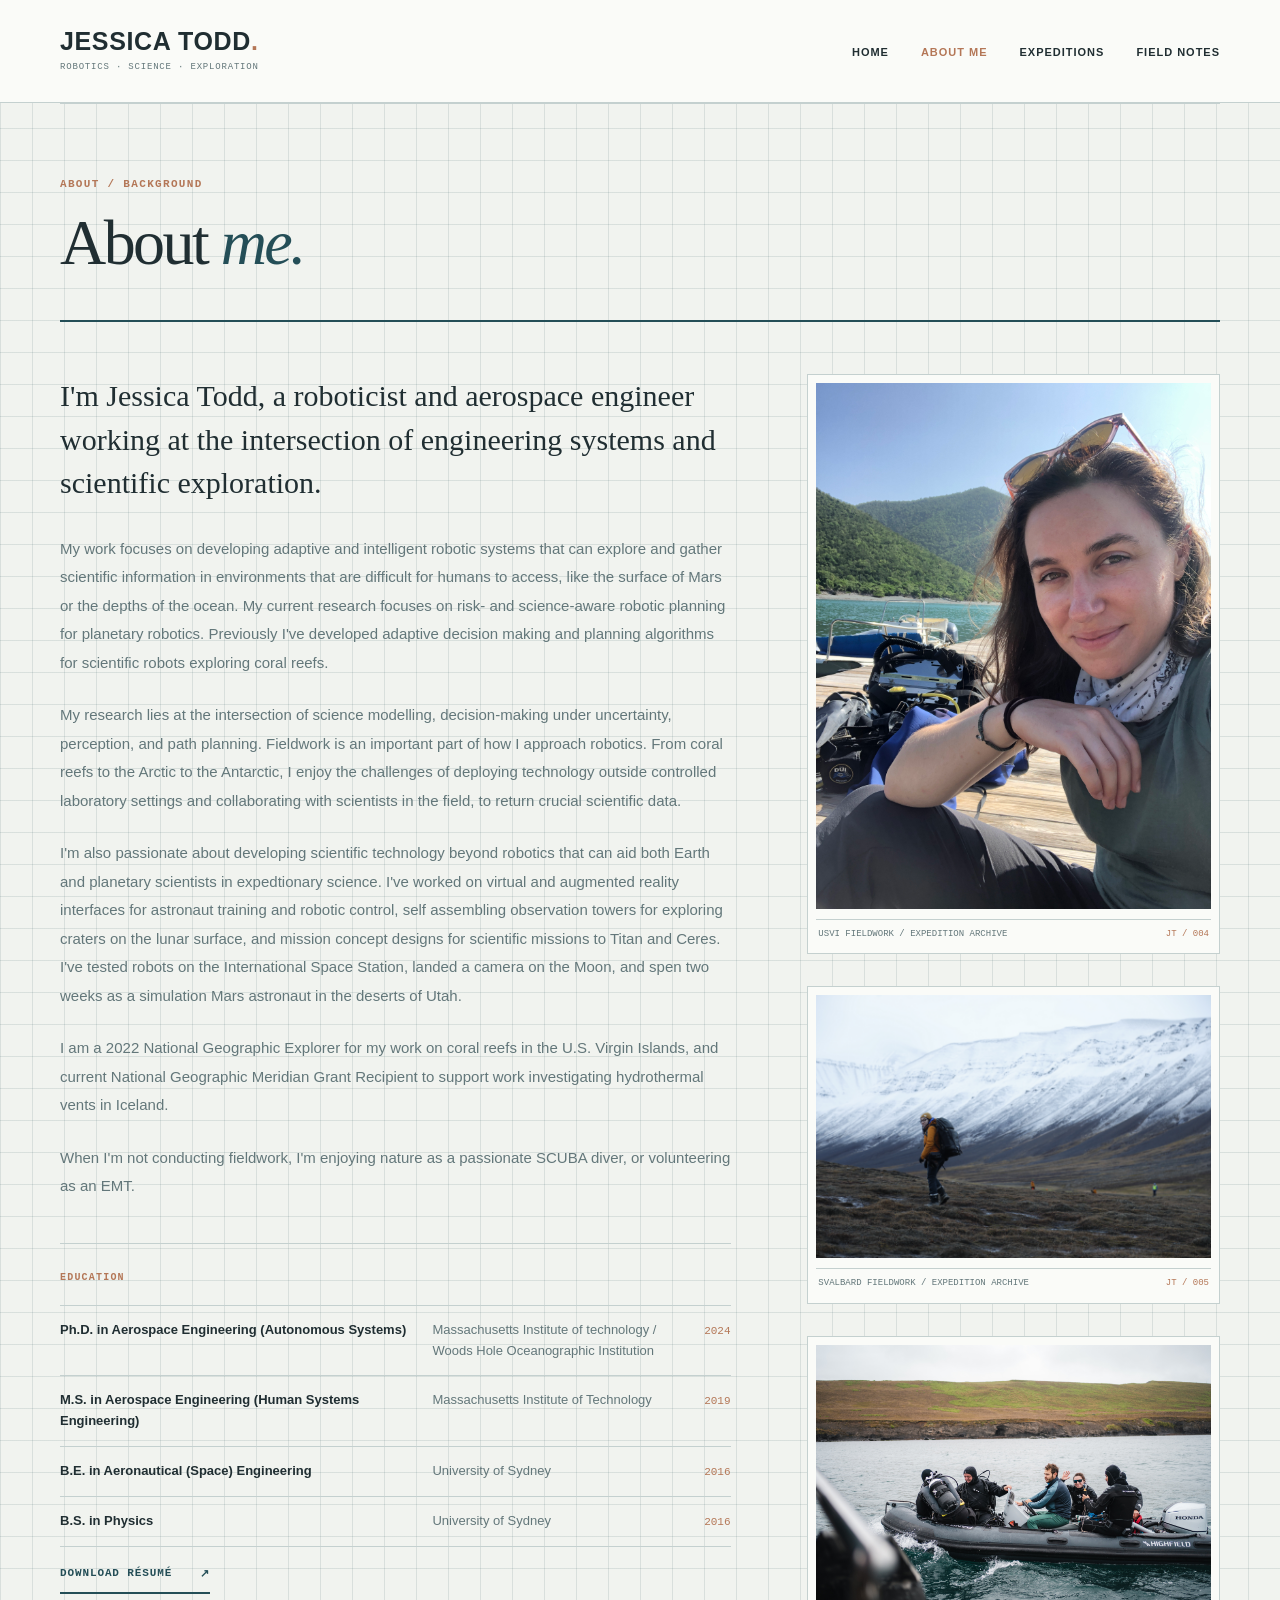
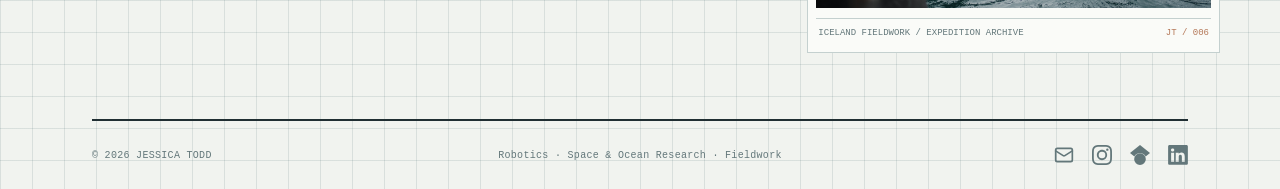
==== about/index.html @ 4ff8adb1 "Publish Personal Research Notebook static build" ====
<!DOCTYPE html><html lang="en"><head><meta charset="UTF-8"><meta name="viewport" content="width=device-width, initial-scale=1"><meta name="description" content="Research, field expeditions, robotics and space exploration."><meta name="theme-color" content="#f1f3ef"><link rel="icon" type="image/svg+xml" href="/favicon.svg"><title>About — Jessica Todd</title><link rel="stylesheet" href="/_astro/BaseLayout.C4WYwk-_.css"></head><body><div class="page-shell"><header class="site-header"><a class="site-identity" href="/" aria-label="Jessica Todd — Home"><span class="wordmark">JESSICA TODD<span>.</span></span><span class="site-tagline">ROBOTICS · SCIENCE · EXPLORATION</span></a><nav aria-label="Main navigation"><a href="/" class="nav-link">Home</a><a href="/about/" class="nav-link active">About Me</a><a href="/expeditions/" class="nav-link">Expeditions</a><a href="/field-notes/" class="nav-link">Field Notes</a></nav></header><main><section class="page-hero about-page-hero"><p class="eyebrow">ABOUT / BACKGROUND</p><h1>About <em>me.</em></h1></section><section class="about-content section-block"><div class="about-layout"><div class="about-biography"><p class="about-opening">I'm Jessica Todd, a roboticist and aerospace engineer working at the intersection of engineering systems and scientific exploration.</p><p>My work focuses on developing adaptive and intelligent robotic systems that can explore and gather scientific information in environments that are difficult for humans to access, like the surface of Mars or the depths of the ocean. My current research focuses on risk- and science-aware robotic planning for planetary robotics. Previously I've developed adaptive decision making and planning algorithms for scientific robots exploring coral reefs.</p><p>My research lies at the intersection of science modelling, decision-making under uncertainty, perception, and path planning.  Fieldwork is an important part of how I approach robotics. From coral reefs to the Arctic to the Antarctic, I enjoy the challenges of deploying technology outside controlled laboratory settings and collaborating with scientists in the field, to return crucial scientific data.</p><p>I'm also passionate about developing scientific technology beyond robotics that can aid both Earth and planetary scientists in expedtionary science. I've worked on virtual and augmented reality interfaces for astronaut training and robotic control, self assembling observation towers for exploring craters on the lunar surface, and mission concept designs for scientific missions to Titan and Ceres. I've tested robots on the International Space Station, landed a camera on the Moon, and spen two weeks as a simulation Mars astronaut in the deserts of Utah.</p><p>I am a 2022 National Geographic Explorer for my work on coral reefs in the U.S. Virgin Islands, and current National Geographic Meridian Grant Recipient to support work investigating hydrothermal vents in Iceland.</p><p>When I'm not conducting fieldwork, I'm enjoying nature as a passionate SCUBA diver, or volunteering as an EMT.</p><div class="about-education"><p class="about-meta-heading">EDUCATION</p><div class="education-list"><div class="education-entry"><span class="education-degree">Ph.D. in Aerospace Engineering (Autonomous Systems)</span><span class="education-university">Massachusetts Institute of technology / Woods Hole Oceanographic Institution</span><span class="education-year">2024</span></div><div class="education-entry"><span class="education-degree">M.S. in Aerospace Engineering (Human Systems Engineering)</span><span class="education-university">Massachusetts Institute of Technology</span><span class="education-year">2019</span></div><div class="education-entry"><span class="education-degree">B.E. in Aeronautical (Space) Engineering </span><span class="education-university">University of Sydney</span><span class="education-year">2016</span></div><div class="education-entry"><span class="education-degree">B.S. in Physics </span><span class="education-university">University of Sydney</span><span class="education-year">2016</span></div></div></div><a href="/documents/Jessica_Todd_Resume.pdf" class="about-resume-link" target="_blank" rel="noopener noreferrer">DOWNLOAD RÉSUMÉ <span aria-hidden="true">↗</span></a></div><aside class="about-photo-column" aria-label="Photographs of Jessica"><figure class="about-photo"><img src="/images/about/IMG_9008.JPG" alt="During scientific fieldwork in USVI" loading="lazy"><figcaption><span>USVI FIELDWORK / EXPEDITION ARCHIVE</span><span class="about-photo-number">JT / 004</span></figcaption></figure><figure class="about-photo"><img src="/images/about/_M7A4501.jpeg" alt="Hiking to a fieldsite in Svalbard." loading="lazy"><figcaption><span>SVALBARD FIELDWORK / EXPEDITION ARCHIVE</span><span class="about-photo-number">JT / 005</span></figcaption></figure><figure class="about-photo"><img src="/images/about/iceland-2025.jpg" alt="Scientific diving in Iceland." loading="lazy"><figcaption><span>ICELAND FIELDWORK / EXPEDITION ARCHIVE</span><span class="about-photo-number">JT / 006</span></figcaption></figure></aside></div></section></main><footer class="site-footer page-shell"><div class="footer-inner"><div class="footer-left"><span>© 2026 JESSICA TODD</span></div><div class="footer-center"><span>Robotics · Space & Ocean Research · Fieldwork</span></div><div class="footer-right"><div class="social-links "><a href="mailto:jetodd@caltech.edu" aria-label="Email" title="Email"><span class="social-icon" style="--icon-url: url(&quot;/icons/email.svg&quot;)" aria-hidden="true"></span></a><a href="https://www.instagram.com/jess_thexplorer/" aria-label="Instagram" title="Instagram" target="_blank" rel="noopener noreferrer"><span class="social-icon" style="--icon-url: url(&quot;/icons/instagram.svg&quot;)" aria-hidden="true"></span></a><a href="https://scholar.google.com/citations?user=zuVELHgAAAAJ&amp;hl=en" aria-label="Google Scholar" title="Google Scholar" target="_blank" rel="noopener noreferrer"><span class="social-icon" style="--icon-url: url(&quot;/icons/googlescholar.svg&quot;)" aria-hidden="true"></span></a><a href="https://www.linkedin.com/in/jessicatodd7/" aria-label="LinkedIn" title="LinkedIn" target="_blank" rel="noopener noreferrer"><span class="social-icon" style="--icon-url: url(&quot;/icons/linkedin.svg&quot;)" aria-hidden="true"></span></a></div></div></div></footer></div></body></html>
---- _astro/BaseLayout.C4WYwk-_.css ----
:root{--paper:#f6f5f0;--ink:#202821;--muted:#737970;--line:#dcded5;--green:#526b58;--rust:#b75c3e;--serif:Georgia, "Times New Roman", serif;--sans:Arial, Helvetica, sans-serif;--mono:"Courier New", monospace}*{box-sizing:border-box}html{scroll-behavior:smooth}body{background:var(--paper);color:var(--ink);font-family:var(--sans);-webkit-font-smoothing:antialiased;margin:0}a{color:inherit;text-decoration:none}.page-shell{width:min(1160px,100% - 64px);margin:0 auto}.site-header{border-bottom:1px solid var(--line);justify-content:space-between;align-items:center;min-height:86px;display:flex}.wordmark{letter-spacing:.12em;font-size:14px;font-weight:700}.nav-link{color:var(--muted);font-size:12px;transition:color .2s}.nav-link:hover,.nav-link.active{color:var(--ink)}.nav-link.active{box-shadow:0 1px var(--rust);padding-bottom:5px}.hero{grid-template-columns:1.05fr .95fr;align-items:center;gap:64px;padding:82px 0 88px;display:grid}.eyebrow,.card-index{font:10px var(--mono);letter-spacing:.12em;color:var(--muted);text-transform:uppercase}.eyebrow-dot{background:var(--rust);border-radius:50%;width:7px;height:7px;margin:0 9px 1px 0;display:inline-block}h1,h2,h3,p{margin-top:0}.hero h1,.page-hero h1{font:500 clamp(42px, 5.2vw, 68px)/1.12 var(--serif);letter-spacing:-.045em;margin:27px 0 22px}h1 em,h2 em{color:var(--green);font-weight:500}.hero-intro,.page-lede{color:#626a61;max-width:510px;font-size:16px;line-height:1.8}.hero-actions{align-items:center;gap:25px;margin-top:32px;display:flex}.button{align-items:center;gap:25px;padding:14px 18px;font-size:11px;display:inline-flex}.button-dark{background:var(--ink);color:var(--paper)}.button-dark:hover{background:var(--green)}.text-link{border-bottom:1px solid #aab0a6;padding-bottom:5px;font-size:11px}.text-link span{margin-left:10px}.hero-art{background:#dce2d6;padding:15px;position:relative}.hero-art svg{width:100%;height:auto;display:block}.art-topline,.art-caption{font:8px var(--mono);letter-spacing:.1em;color:#536755;justify-content:space-between;display:flex}.art-topline{padding:2px 2px 12px}.art-caption{padding:12px 2px 1px}.intro-strip{border-top:1px solid var(--line);border-bottom:1px solid var(--line);grid-template-columns:180px 1fr;align-items:start;gap:30px;padding:28px 0;display:grid}.intro-strip .eyebrow{margin:5px 0 0}.intro-strip p:last-child{max-width:760px;font:500 20px/1.55 var(--serif);margin:0}.section-heading{justify-content:space-between;align-items:end;margin-bottom:36px;display:flex}.section-heading h2{font:500 38px/1.15 var(--serif);letter-spacing:-.03em;margin:12px 0 0}.interest-grid{border-top:1px solid var(--line);border-bottom:1px solid var(--line);grid-template-columns:repeat(3,1fr);display:grid}.interest-card{padding:24px 26px 26px 0}.interest-card+.interest-card{border-left:1px solid var(--line);padding-left:26px}.interest-symbol{font:40px var(--serif);color:var(--green);margin:28px 0 20px}.interest-card h3{font:500 21px var(--serif);margin-bottom:10px}.interest-card p{color:var(--muted);max-width:290px;margin-bottom:0;font-size:12px;line-height:1.8}.writing-preview{padding-top:18px}.post-list{border-top:1px solid var(--line)}.post-row{border-bottom:1px solid var(--line);grid-template-columns:135px 1fr 25px;align-items:start;gap:25px;padding:22px 0;display:grid}.post-row time,.blog-meta{font:10px var(--mono);color:var(--muted)}.post-row h3{font:500 20px var(--serif);margin:-4px 0 6px}.post-row p{color:var(--muted);margin:0;font-size:12px}.post-arrow{color:var(--rust)}.empty-note,.small-note{color:var(--muted);font-size:12px;line-height:1.7}.closing-note{background:#e8ebe3;margin:25px 0 70px;padding:48px}.closing-note h2{font:500 36px/1.25 var(--serif);margin:15px 0 28px}.page-hero{border-bottom:1px solid var(--line);padding:90px 0 65px}.page-hero h1{margin-top:22px}.page-hero .page-lede{margin-bottom:0}.prose-layout{grid-template-columns:180px minmax(0,650px);gap:35px;padding:60px 0 100px;display:grid}.prose-layout>.eyebrow{padding-top:9px}.prose{color:#596159;font-size:14px;line-height:1.9}.prose p{margin-bottom:22px}.prose h2{color:var(--ink);font:500 25px var(--serif);margin:38px 0 12px}.prose a{color:var(--green);border-bottom:1px solid #aeb8aa}.theme-list,.project-list{padding:15px 0 35px}.theme-row,.project-row{border-bottom:1px solid var(--line);grid-template-columns:180px 1fr;gap:35px;padding:30px 0;display:grid}.theme-row h2,.project-row h2{font:500 25px var(--serif);margin-bottom:10px}.theme-row p,.project-row p{color:var(--muted);max-width:640px;margin:0;font-size:13px;line-height:1.8}.small-note{padding:0 0 60px}.tag-list{flex-wrap:wrap;gap:8px;margin-top:17px;display:flex}.tag-list span{border:1px solid var(--line);font:9px var(--mono);color:var(--muted);padding:6px 9px}.blog-hero{padding-bottom:60px}.blog-list{padding:12px 0 90px}.blog-card{border-bottom:1px solid var(--line);max-width:790px;padding:28px 0 30px;display:block}.blog-card:hover h2{color:var(--green)}.blog-meta{gap:20px;margin-bottom:12px;display:flex}.blog-card h2{font:500 28px var(--serif);margin-bottom:9px;transition:color .2s}.blog-card p{color:var(--muted);max-width:650px;margin-bottom:13px;font-size:13px;line-height:1.7}.read-more{font:9px var(--mono);color:var(--green)}.article{max-width:760px;margin:0 auto;padding:55px 0 90px}.back-link{font:10px var(--mono);color:var(--muted)}.article-header{border-bottom:1px solid var(--line);padding:60px 0 38px}.article-header h1{font:500 clamp(38px, 5vw, 58px)/1.15 var(--serif);letter-spacing:-.04em;margin:18px 0}.article-deck{color:var(--muted);max-width:600px;margin:0;font-size:16px;line-height:1.7}.article-body{color:#4f5950;font:15px/1.95 var(--sans);padding:35px 0}.article-body h2,.article-body h3{font-family:var(--serif);color:var(--ink);margin:35px 0 12px;font-weight:500}.article-body h2{font-size:27px}.article-body p{margin-bottom:22px}.article-body a{color:var(--green);text-underline-offset:3px;text-decoration:underline}.article-body blockquote{border-left:2px solid var(--rust);color:var(--green);font:italic 20px/1.6 var(--serif);margin:28px 0;padding:5px 20px}.article-body code{background:#e9ebe5;padding:2px 5px;font-size:.9em}.article-end{border-top:1px solid var(--line);color:var(--green);font:11px var(--mono);justify-content:space-between;padding-top:25px;display:flex}@media (width<=760px){.page-shell{width:min(100% - 38px,600px)}.site-header{flex-direction:column;justify-content:center;align-items:flex-start;gap:14px;min-height:72px;padding:15px 0}.site-header nav{justify-content:space-between;gap:0;width:100%}.nav-link{font-size:11px}.hero{grid-template-columns:1fr;gap:40px;padding:58px 0 60px}.hero h1,.page-hero h1{font-size:clamp(42px,11vw,58px)}.hero-art{max-width:520px}.intro-strip{grid-template-columns:1fr;gap:14px}.intro-strip p:last-child{font-size:18px}.section-block{padding:65px 0 55px}.section-heading h2{font-size:33px}.interest-grid{grid-template-columns:1fr}.interest-card,.interest-card+.interest-card{border-left:0;border-bottom:1px solid var(--line);padding:22px 0}.interest-symbol{margin:15px 0 8px}.post-row{grid-template-columns:1fr 22px;gap:8px 15px}.post-row time{grid-column:1/-1}.post-row h3{margin-top:0}.closing-note{margin-bottom:50px;padding:30px 24px}.closing-note h2{font-size:30px}.page-hero{padding:65px 0 48px}.prose-layout,.theme-row,.project-row{grid-template-columns:1fr;gap:15px}.prose-layout{padding:45px 0 70px}.theme-row,.project-row{padding:24px 0}.article{padding-top:35px}.article-header{padding-top:45px}.blog-meta{flex-wrap:wrap;gap:8px 15px}}.exp-hero{grid-template-columns:1fr 1fr;align-items:center;gap:52px;padding:85px 0 75px;display:grid}.exp-hero h1{font:500 clamp(44px,5.5vw,70px)/1.1 var(--serif);letter-spacing:-.045em;margin:22px 0}.exp-hero h1 em{color:var(--green)}.exp-art svg{width:100%;height:auto;display:block}.exp-art-top,.exp-art-bottom{font:10px var(--mono);color:#536755;letter-spacing:.08em;justify-content:space-between;padding:7px 2px 12px;display:flex}.exp-art-bottom{padding:12px 2px 3px}.status-band{border-top:1px solid var(--line);border-bottom:1px solid var(--line);grid-template-columns:1fr 1fr;gap:40px;padding:32px 0;display:grid}.status-band h2{font:500 27px/1.25 var(--serif);margin:8px 0}.status-mini-list{gap:10px;display:grid}.status-mini-list>a:not(.text-link){border-bottom:1px solid var(--line);align-items:center;gap:12px;padding:8px 0;font-size:13px;display:flex}.status-mini-list small{color:var(--muted);font:10px var(--mono);margin-left:auto}.status-dot{background:var(--rust);border-radius:50%;flex:none;width:8px;height:8px;display:inline-block}.exp-card-grid{grid-template-columns:repeat(2,minmax(0,1fr));gap:18px;display:grid}.exp-card{border:1px solid var(--line);background:#fafaf6;padding:27px;transition:border-color .2s,transform .2s;display:block}.exp-card:hover{border-color:var(--green);transform:translateY(-2px)}.exp-card h3{font:500 25px/1.25 var(--serif);margin:15px 0}.exp-card p:not(.eyebrow){color:var(--muted);font-size:13px;line-height:1.75}.compact-section{padding-top:24px}.research-project{border-top:1px solid var(--line);grid-template-columns:190px 1fr;gap:28px;padding:33px 0;display:grid}.research-project h2{font:500 28px var(--serif);margin-bottom:10px}.research-project p{color:var(--muted);font-size:14px;line-height:1.8}.project-pubs{gap:9px;margin-top:24px;font-size:13px;display:grid}.project-pubs a,.publication a{color:var(--green)}.publication{border-top:1px solid var(--line);padding:24px 0}.publication h3{font:500 22px var(--serif)}.publication p{color:var(--muted);font-size:13px}.status-grid{grid-template-columns:repeat(3,minmax(0,1fr));gap:16px;display:grid}.status-card{border:1px solid var(--line);background:#fafaf6;padding:24px}.status-card-top{justify-content:space-between;align-items:center;gap:10px;display:flex}.status-chip{font:10px var(--mono);color:var(--green);border:1px solid #bfcabd;align-items:center;gap:8px;padding:8px 10px;display:inline-flex}.status-card h2{font:500 24px var(--serif);margin:24px 0 12px}.status-card p{color:var(--muted);min-height:90px;font-size:13px;line-height:1.75}.trip-tabs{border-bottom:1px solid var(--line);flex-wrap:wrap;gap:10px;padding:24px 0;display:flex}.trip-tabs a{font:11px var(--mono);border:1px solid var(--line);background:#fafaf6;padding:10px 14px}.trip-tabs a:hover{border-color:var(--green)}.location-map{border:1px solid var(--line);background:#e1e9e3;margin:35px 0 45px}.location-map svg{width:100%;height:auto;display:block}.map-caption{background:#f4f5f0;justify-content:space-between;align-items:center;gap:20px;padding:18px;display:flex}.map-caption div{gap:6px;display:grid}.map-caption span{font:11px var(--mono);color:var(--muted)}.map-caption a{font:11px var(--mono);color:var(--green);text-decoration:underline}.map-disclaimer{color:var(--muted);margin:0;padding:0 18px 15px;font-size:11px}.field-gallery{margin-top:40px}.field-gallery h2{font:500 28px var(--serif)}.field-gallery-grid{grid-template-columns:repeat(2,minmax(0,1fr));gap:16px;display:grid}.field-gallery figure{margin:0}.field-gallery img{aspect-ratio:4/3;object-fit:cover;border:1px solid var(--line);width:100%;height:auto}.field-gallery figcaption{color:var(--muted);padding:9px 0;font-size:11px}@media (width<=900px){.exp-hero,.status-band{grid-template-columns:1fr}.status-grid{grid-template-columns:1fr 1fr}.site-header{flex-direction:column;align-items:flex-start;gap:18px;padding:22px 0}.site-header nav{flex-wrap:wrap;gap:16px}}@media (width<=600px){.exp-card-grid,.status-grid,.field-gallery-grid,.research-project{grid-template-columns:1fr}.research-project{gap:10px}.exp-hero{padding:45px 0}.map-caption{flex-direction:column;align-items:flex-start}}.expedition-feature{border:1px solid var(--line);background:#fafaf6;grid-template-columns:1.05fr .95fr;min-height:310px;display:grid}.expedition-feature-image{background:#dbe4dd;position:relative;overflow:hidden}.expedition-feature-image img{object-fit:cover;width:100%;height:100%;min-height:300px;transition:transform .3s;display:block}.expedition-feature:hover .expedition-feature-image img{transform:scale(1.025)}.expedition-image-index{background:var(--paper);font:10px var(--mono);padding:8px 10px;position:absolute;bottom:15px;left:16px}.expedition-feature-copy{flex-direction:column;align-items:flex-start;padding:34px 35px;display:flex}.expedition-feature-copy h2{font:500 clamp(28px,3vw,39px)/1.18 var(--serif);margin:16px 0}.expedition-subtitle{color:var(--muted);font-size:14px;line-height:1.7}.expedition-meta{gap:14px;width:100%;margin:12px 0 24px;display:grid}.expedition-meta span{gap:5px;font-size:13px;display:grid}.expedition-meta strong{font:10px var(--mono);letter-spacing:.1em;color:var(--muted)}.expedition-feature-copy .text-link{margin-top:auto}.expedition-home-card img{aspect-ratio:16/9;object-fit:cover;width:100%;margin-bottom:20px;display:block}.expedition-detail{padding:45px 0 70px}.expedition-hero-photo{margin:30px 0 45px}.expedition-hero-photo img{object-fit:cover;width:100%;max-height:510px;display:block}.expedition-hero-photo figcaption{font:11px var(--mono);color:var(--muted);padding:10px 0}.expedition-facts{border-top:1px solid var(--line);gap:24px;padding-top:18px;display:grid}.expedition-facts>div{gap:8px;display:grid}.expedition-facts strong{font-size:13px;font-weight:500;line-height:1.5}@media (width<=750px){.expedition-feature,.expedition-detail-layout{grid-template-columns:1fr}.expedition-feature-copy{padding:25px}.expedition-detail-layout{gap:25px}}.site-footer{border-top:1px solid var(--line);color:var(--muted);padding:24px 0}.footer-inner{grid-template-columns:1fr auto 1fr;align-items:center;gap:24px;width:100%;display:grid}.footer-left{font:10px var(--mono);letter-spacing:.03em;white-space:nowrap;justify-self:start}.footer-center{text-align:center;font:10px var(--mono);letter-spacing:.03em;justify-self:center}.footer-right{justify-self:end}.footer-right .social-links{flex-flow:row;align-items:center;gap:18px;display:flex}.footer-right .social-links a{color:var(--muted);border:none;justify-content:center;align-items:center;padding:0;line-height:1;transition:opacity .2s;display:inline-flex}.footer-right .social-links .social-icon{width:20px;height:20px;-webkit-mask-image:var(--icon-url);mask-image:var(--icon-url);background-color:currentColor;flex-shrink:0;display:block;-webkit-mask-position:50%;mask-position:50%;-webkit-mask-size:contain;mask-size:contain;-webkit-mask-repeat:no-repeat;mask-repeat:no-repeat}.footer-right .social-links a:hover{color:var(--ink)}.footer-right .social-links a:focus-visible{outline:2px solid var(--rust);outline-offset:5px}@media (width<=900px){.footer-inner{grid-template-columns:1fr auto;gap:16px}.footer-center{text-align:left;grid-area:2/1/auto/-1;justify-self:start}.footer-right{grid-area:1/2}}@media (width<=520px){.footer-inner{grid-template-columns:1fr;gap:16px}.footer-left{grid-row:1}.footer-center{grid-area:2/1;justify-self:start}.footer-right{grid-area:3/1;justify-self:start}}.atlas-hero-figure{border:1px solid var(--line);background:#dce2d6;margin:0;padding:12px}.atlas-figure-bar{font:9px var(--mono);letter-spacing:.06em;color:#536755;justify-content:space-between;align-items:center;gap:12px;padding:8px 3px 12px;display:flex}.atlas-hero-figure figcaption.atlas-figure-bar{padding:12px 3px 3px}.atlas-photo-frame{aspect-ratio:620/460;background:#a9b5b2;position:relative;overflow:hidden}.atlas-photo{object-fit:cover;object-position:center;width:100%;height:100%;display:block}.atlas-photo-grid{pointer-events:none;opacity:.45;background-image:linear-gradient(90deg,#ffffff2b 1px,#0000 1px),linear-gradient(#ffffff2b 1px,#0000 1px);background-size:12.5% 12.5%;position:absolute;inset:0}.atlas-photo-marker{color:var(--ink);font:9px/1.5 var(--mono);background:#f6f5f0e0;align-items:center;gap:9px;padding:8px 10px;display:flex;position:absolute;top:8%;right:6%}.atlas-marker-dot{background:var(--rust);border-radius:50%;width:9px;height:9px;box-shadow:0 0 0 4px #b75c3e29}.atlas-photo-label{max-width:calc(100% - 32px);color:var(--ink);background:#f6f5f0ed;flex-direction:column;gap:6px;padding:12px 14px;display:flex;position:absolute;bottom:16px;left:16px}.atlas-photo-label-heading{color:var(--rust);font:9px var(--mono);letter-spacing:.12em}.atlas-photo-label strong{font:11px var(--mono);letter-spacing:.05em}.atlas-photo-label>span:last-child{color:var(--muted);font:9px var(--mono)}.atlas-photo-north{color:#fff;font:12px var(--mono);text-shadow:0 1px 5px #000000b3;position:absolute;bottom:18px;right:16px}@media (width<=520px){.atlas-figure-bar{font-size:8px}.atlas-photo-label{padding:9px 10px}.atlas-photo-label strong{font-size:9px}.atlas-photo-north{display:none}}.atlas-figure-caption{flex-wrap:nowrap;justify-content:space-between;align-items:center;gap:12px;display:flex}.atlas-figure-caption span{white-space:nowrap}@media (width<=520px){.atlas-figure-caption{letter-spacing:0;gap:6px;font-size:7px}}.expedition-location-map{border:1px solid var(--line);background:var(--paper);margin:36px 0 52px}.expedition-map-header,.expedition-map-footer{letter-spacing:.08em;text-transform:uppercase;color:var(--muted);justify-content:space-between;align-items:center;gap:16px;padding:12px 16px;font-family:Courier New,monospace;font-size:10px;display:flex}.expedition-map-header{border-bottom:1px solid var(--line)}.expedition-map-footer{border-top:1px solid var(--line)}.expedition-map-image{background:#e8ebe5;overflow:hidden}.expedition-map-image img{width:100%;height:auto;display:block}.expedition-map-footer span:last-child{white-space:nowrap}@media (width<=600px){.expedition-map-header,.expedition-map-footer{letter-spacing:.02em;gap:8px;padding:10px;font-size:8px}}:root{--paper:#f1f3ef;--paper-light:#fafbf8;--surface:#e3eae7;--ink:#202e32;--muted:#63777a;--line:#c4d0cf;--ocean:#244e57;--glacier:#6e929e;--midnight:#172f38;--copper:#b47757;--green:var(--ocean);--rust:var(--copper);--serif:Georgia, "Times New Roman", serif;--sans:Arial, Helvetica, sans-serif;--mono:"Courier New", Courier, monospace;--atlas-grid:#c4d0cf;--atlas-panel:var(--surface);--grid-unit:32px;--grid-color:#46656d24}body{background-color:var(--paper);background-image:linear-gradient(to right, var(--grid-color) 1px, transparent 1px), linear-gradient(to bottom, var(--grid-color) 1px, transparent 1px);background-size:var(--grid-unit) var(--grid-unit);background-position:0 0}::selection{color:var(--ink);background:#bfd9d0}:focus-visible{outline:2px solid var(--rust);outline-offset:3px}a{transition:color .2s}a:hover{color:var(--green)}.site-header{isolation:isolate;border-bottom:1px solid var(--line);gap:24px;min-height:104px;position:relative}.site-header:before{content:"";z-index:-1;background:var(--paper-light);border-bottom:1px solid var(--line);width:100vw;position:absolute;top:0;bottom:0;left:50%;transform:translate(-50%)}.site-header nav{align-items:center;gap:32px;display:flex}.site-identity{flex-direction:column;flex-shrink:0;justify-content:center;align-items:flex-start;gap:7px;display:flex}.wordmark{font-family:var(--sans);letter-spacing:.025em;color:var(--ink);white-space:nowrap;font-size:25px;font-weight:700;line-height:1}.wordmark span{color:var(--copper)}.site-tagline{font:400 9px/1.4 var(--mono);letter-spacing:.09em;color:var(--muted);white-space:nowrap;display:block}.nav-link{font:600 11px var(--sans);text-transform:uppercase;letter-spacing:.09em;color:var(--ink);box-shadow:none}.nav-link.active{color:var(--copper);box-shadow:none;padding-bottom:0}.nav-link:hover{color:var(--copper)}.eyebrow,.card-index{letter-spacing:.14em;color:var(--green);font-size:10px}.page-hero{border-bottom:2px solid var(--ink);padding:74px 0 64px;position:relative}.page-hero h1{max-width:880px}.page-lede,.hero-intro{color:#4d6668}.exp-hero{gap:42px;padding:76px 0 66px}.exp-hero h1{letter-spacing:-.05em}.exp-hero h1 em,h1 em,h2 em{color:var(--green)}.exp-art{background:#dfe9e4;border:1px solid #a8bcb4;padding:12px}.exp-art-top,.exp-art-bottom{color:var(--green);font-size:9px}.button-dark{background:var(--ink)}.button-dark:hover{background:var(--green);color:#fff}.text-link{border-color:var(--green);color:var(--green)}.status-band{background:var(--atlas-panel);border-color:var(--line);margin:0 -18px;padding:34px 18px}.status-mini-list>a:not(.text-link){border-color:#c4d1ca}.status-dot{background:var(--rust)}.section-block{padding:76px 0 66px}.section-heading{border-bottom:1px solid var(--line);margin-bottom:25px;padding-bottom:19px}.section-heading h2{font-size:35px}.exp-card{border:1px solid var(--line);border-top:3px solid var(--green);background:#ffffffd9}.exp-card:hover{border-color:var(--green);box-shadow:0 7px 22px #172c320f}.exp-card h3{color:var(--ink)}.exp-card p:not(.eyebrow),.expedition-subtitle{color:#52696a}.status-card{border-top:3px solid var(--green);background:#fff}.status-chip{border-color:#a9c2b8}.trip-tabs a{background:#fff}.research-project{border-top:1px solid var(--line)}.tag-list span{background:var(--atlas-panel);color:var(--green);border-color:#d0dcd4}.expedition-feature{border-color:var(--line);background:#fff}.expedition-feature-image{background:#dfe8e2}.expedition-image-index{background:var(--ink);color:#fff}.expedition-feature-copy{border-left:3px solid var(--green)}.expedition-meta strong{color:var(--green)}.location-map{background:#e0ebe7}.map-caption{background:#f0f4ef}.site-footer{border-top:2px solid var(--ink)}.article-header{border-bottom:2px solid var(--ink)}.article-body{color:#385358}.article-body blockquote{color:var(--green)}.article-body code{background:#e0ebe6}.small-note{color:var(--muted)}.atlas-hero-figure{background:#e1eae5;border:1px solid #b9cbc3;position:relative;overflow:hidden}.atlas-hero-figure svg{width:100%;height:auto;display:block}.atlas-hero-figure .atlas-figure-bar{font:9px var(--mono);color:var(--green);letter-spacing:.08em;justify-content:space-between;gap:8px;padding:10px 14px;display:flex}.atlas-figure-number{font:10px var(--mono);color:var(--green)}.atlas-index-line{align-items:center;gap:13px;margin-bottom:20px;display:flex}.atlas-index-line:after{content:"";background:var(--line);flex:1;height:1px}.atlas-quick-index{border:1px solid var(--line);background:#fff;grid-template-columns:repeat(3,minmax(0,1fr));gap:0;display:grid}.atlas-quick-index a{gap:7px;padding:20px 23px;display:grid}.atlas-quick-index a+a{border-left:1px solid var(--line)}.atlas-quick-index span{font:9px var(--mono);color:var(--green)}.atlas-quick-index strong{font:500 19px var(--serif)}.atlas-quick-index small{font:11px var(--sans);color:var(--muted)}.atlas-hero-caption{font:10px var(--mono);color:var(--muted)}.home-hero h1{font-family:var(--serif);letter-spacing:-.045em;margin:0 0 28px;font-size:clamp(42px,4.6vw,66px);font-weight:500;line-height:1.12}.home-hero h1 em{color:var(--ocean);font-weight:500}.home-hero .hero-intro{max-width:490px;color:var(--muted);font-size:16px;line-height:1.85}.home-hero .atlas-index-line .eyebrow{color:var(--copper)}.home-hero .atlas-index-line:after{background:var(--copper)}@media (width<=900px){.site-header{gap:20px}.site-header nav{flex-wrap:wrap;gap:16px}}@media (width<=760px){.site-header{padding:24px 0}.site-header nav{flex-wrap:wrap;gap:16px 22px}.wordmark{font-size:23px}.site-tagline{letter-spacing:.08em;font-size:9px}.home-hero h1{font-size:clamp(38px,9vw,54px)}}@media (width<=700px){.atlas-quick-index{grid-template-columns:1fr}.atlas-quick-index a+a{border-left:0;border-top:1px solid var(--line)}.expedition-feature-copy{border-left:0;border-top:3px solid var(--green)}.site-header nav{justify-content:flex-start;gap:15px}.nav-link{font-size:10px}.page-hero:after{top:30px}}.home-photo-composition{isolation:isolate;width:100%;min-height:620px;position:relative}.home-photo{box-sizing:border-box;background:var(--paper-light);border:1px solid var(--line);margin:0;padding:7px 7px 11px;transition:transform .3s,box-shadow .3s;position:absolute;box-shadow:0 5px 18px #172f381a}.home-photo-image{width:100%}.home-photo-image img{width:100%;height:auto;display:block}.home-photo-caption{border-top:1px solid var(--line);min-width:0;font:400 9px/1.4 var(--mono);letter-spacing:0;white-space:normal;color:var(--ink);flex-direction:column;gap:4px;margin-top:8px;padding:8px 2px 0;display:flex}.home-photo-caption-top{grid-template-columns:minmax(0,1fr) auto;align-items:start;gap:8px;min-width:0;display:grid}.home-photo-expedition{min-width:0;font:400 9px/1.45 var(--mono);letter-spacing:0;text-transform:uppercase;color:var(--ink);overflow-wrap:normal;word-break:normal;display:block}.home-photo-number{font:400 8px/1.45 var(--mono);letter-spacing:0;color:var(--copper);white-space:nowrap;text-align:right;background:0 0;padding:0;display:block;position:static}.home-photo-location{font:400 8px/1.45 var(--mono);letter-spacing:0;text-transform:uppercase;color:var(--muted);white-space:normal;overflow-wrap:normal;word-break:normal;display:block}.hero1{z-index:1;width:68%;top:0;right:0;transform:rotate(1deg)}.hero2{z-index:3;width:40%;top:47%;right:-5%;transform:rotate(1.5deg)}.hero3{z-index:2;width:57%;top:47%;left:0;transform:rotate(-1deg)}.home-photo:hover{z-index:5;box-shadow:0 9px 22px #172f3826}.hero1:hover{transform:rotate(1deg)translateY(-4px)}.hero2:hover{transform:rotate(0)translateY(-4px)}.hero3:hover{transform:rotate(-1deg)translateY(-4px)}@media (width<=900px){.home-photo-composition{min-height:560px}}@media (width<=600px){.home-photo-composition{max-width:440px;min-height:470px;margin:24px auto 0}.home-photo{padding:5px 5px 8px}.hero1{width:69%;top:0;right:1%}.hero2{width:42%;top:43%;right:0}.hero3{width:58%;top:42%;left:0}.home-photo-caption{gap:3px;margin-top:6px;padding-top:6px}.home-photo-expedition{font-size:8px}.home-photo-location,.home-photo-number{font-size:7px}}@media (prefers-reduced-motion:reduce){.home-photo{transition:none}}.page-hero .eyebrow{color:var(--copper);font-family:var(--mono);letter-spacing:.12em;text-transform:uppercase;font-size:11px;font-weight:700}.about-page-hero{border-bottom:2px solid var(--ocean);padding-bottom:42px}.about-page-hero h1{font-family:var(--serif);letter-spacing:-.04em;margin:18px 0 0;font-size:clamp(46px,5vw,68px);font-weight:500;line-height:1.1}.about-content{padding-top:52px}.about-layout{grid-template-columns:minmax(0,1.3fr) minmax(280px,.8fr);align-items:start;gap:clamp(40px,6vw,90px);display:grid}.about-biography{max-width:720px}.about-biography p{font-family:var(--sans);color:var(--muted);margin:0 0 24px;font-size:15px;line-height:1.9}.about-biography .about-opening{font-family:var(--serif);color:var(--ink);margin-bottom:30px;font-size:clamp(23px,2.4vw,30px);line-height:1.45}.about-education{border-top:1px solid var(--line);margin-top:42px;padding-top:24px}.about-biography .about-meta-heading{font-family:var(--mono);letter-spacing:.12em;color:var(--copper);margin-bottom:18px;font-size:10px;font-weight:700}.about-education strong{color:var(--ink);font-weight:600}.about-resume-link{border-bottom:2px solid var(--ocean);font-family:var(--mono);letter-spacing:.08em;color:var(--ocean);align-items:center;gap:28px;margin-top:8px;padding:12px 0;font-size:11px;font-weight:700;text-decoration:none;display:inline-flex}.about-resume-link:hover{color:var(--copper);border-color:var(--copper)}.about-photo-column{flex-direction:column;gap:32px;display:flex}.about-photo{background:var(--paper-light);border:1px solid var(--line);margin:0;padding:8px 8px 12px}.about-photo img{width:100%;height:auto;display:block}.about-photo figcaption{border-top:1px solid var(--line);font-family:var(--mono);letter-spacing:0;color:var(--muted);flex-wrap:wrap;justify-content:space-between;align-items:baseline;gap:8px;margin-top:10px;padding:8px 2px 0;font-size:9px;line-height:1.5;display:flex}.about-photo-number{color:var(--copper);white-space:nowrap}@media (width<=800px){.about-layout{grid-template-columns:1fr;gap:40px}.about-photo-column{grid-template-columns:repeat(2,minmax(0,1fr));gap:16px;display:grid}}@media (width<=550px){.about-photo-column{grid-template-columns:1fr}.about-biography p{font-size:14px}}.education-list{border-top:1px solid var(--line)}.education-entry{border-bottom:1px solid var(--line);grid-template-columns:1.4fr 1fr auto;align-items:baseline;gap:20px;padding:14px 0;font-size:13px;line-height:1.6;display:grid}.education-degree{color:var(--ink);font-weight:600}.education-university{color:var(--muted)}.education-year{font-family:var(--mono);color:var(--copper);text-align:right;font-size:11px}@media (width<=600px){.education-entry{grid-template-columns:1fr auto;gap:4px 12px}.education-university{grid-area:2/1}.education-year{grid-area:1/2}}.field-note-collections{margin-top:20px}.field-note-collection{border-top:2px solid var(--ocean);padding-top:42px;padding-bottom:72px;scroll-margin-top:24px}.field-note-collection-header{grid-template-columns:minmax(0,1.4fr) minmax(220px,.7fr);align-items:start;gap:clamp(30px,5vw,70px);margin-bottom:38px;display:grid}.field-note-collection-heading .eyebrow{font-family:var(--mono);letter-spacing:.12em;color:var(--copper);font-size:10px;font-weight:700}.field-note-collection-heading h2{font-family:var(--serif);letter-spacing:-.03em;color:var(--ink);margin:16px 0;font-size:clamp(30px,3.6vw,46px);font-weight:500;line-height:1.15}.field-note-collection-meta{font-family:var(--mono);letter-spacing:.04em;color:var(--muted);margin:0 0 18px;font-size:10px}.field-note-collection-description{max-width:580px;font-family:var(--sans);color:var(--muted);margin:0 0 22px;font-size:14px;line-height:1.8}.field-note-expedition-link{border-bottom:1px solid var(--ocean);font-family:var(--mono);letter-spacing:.06em;color:var(--ocean);align-items:center;gap:18px;padding-bottom:7px;font-size:10px;font-weight:700;text-decoration:none;display:inline-flex}.field-note-expedition-link:hover{color:var(--copper);border-color:var(--copper)}.field-note-collection-image{background:var(--paper-light);border:1px solid var(--line);padding:7px;display:block}.field-note-collection-image img{width:100%;height:auto;display:block}.field-note-list{border-top:1px solid var(--line)}.field-note-row{border-bottom:1px solid var(--line);grid-template-columns:40px minmax(0,1fr) 24px;align-items:start;gap:20px;padding:23px 8px;text-decoration:none;transition:background .2s;display:grid}.field-note-row:hover{background:#e3eae773}.field-note-row-index{font-family:var(--mono);color:var(--copper);padding-top:4px;font-size:10px}.field-note-row-date{font-family:var(--mono);letter-spacing:.04em;color:var(--muted);margin-bottom:9px;font-size:10px;display:block}.field-note-row h3{font-family:var(--serif);color:var(--ink);margin:0 0 8px;font-size:clamp(19px,2vw,25px);font-weight:500}.field-note-row p{max-width:700px;font-family:var(--sans);color:var(--muted);margin:0;font-size:13px;line-height:1.7}.field-note-row-arrow{color:var(--ocean);font-size:18px}.field-note-row:hover .field-note-row-arrow{color:var(--copper)}@media (width<=750px){.field-note-collection-header{grid-template-columns:1fr;gap:24px}.field-note-collection-image{max-width:440px}}@media (width<=550px){.field-note-row{grid-template-columns:24px minmax(0,1fr) 16px;gap:10px;padding:20px 0}.field-note-row h3{font-size:20px}}.page-hero>.eyebrow,.article-header>.eyebrow{color:var(--copper);font-family:var(--mono);letter-spacing:.12em;text-transform:uppercase;font-size:11px;font-weight:700}.expedition-index{gap:32px;display:grid}.expedition-index .expedition-feature{background:var(--paper-light);border:1px solid var(--line);box-shadow:none;grid-template-columns:1.05fr .95fr;align-items:stretch;padding:0;display:grid;overflow:hidden}.expedition-index .expedition-feature-image{min-width:0;position:relative;overflow:hidden}.expedition-index .expedition-feature-image img{object-fit:cover;width:100%;height:100%;display:block}.expedition-index .expedition-feature-copy{background:var(--paper-light);border-left:3px solid var(--ocean);flex-direction:column;min-width:0;padding:34px 36px;display:flex}.expedition-index .expedition-feature-copy>.eyebrow{color:var(--copper);font-weight:700}.expedition-index .expedition-feature-copy h2{font-family:var(--serif);color:var(--ink);font-weight:500}.expedition-index .expedition-meta strong{color:var(--copper)}.expedition-index .expedition-feature-copy>.text-link{align-self:flex-start;margin-top:auto}@media (width<=700px){.expedition-index .expedition-feature{grid-template-columns:1fr}.expedition-index .expedition-feature-image img{height:auto}.expedition-index .expedition-feature-copy{border-left:0;border-top:3px solid var(--ocean);padding:26px}}.expedition-detail-layout{grid-template-columns:minmax(260px,.85fr) minmax(0,2.8fr);align-items:start;gap:clamp(40px,5vw,70px);display:grid}.expedition-notebook{background:var(--paper-light);border:1px solid var(--line);border-top:3px solid var(--ocean);min-width:0;padding:18px 20px 22px}.notebook-header{border-bottom:1px solid var(--ocean);font-family:var(--mono);letter-spacing:.06em;color:var(--copper);justify-content:space-between;gap:10px;padding-bottom:12px;font-size:9px;font-weight:700;display:flex}.expedition-notebook .notebook-entry:first-of-type{border-top:none}.notebook-entry-heading{font-family:var(--mono);letter-spacing:.1em;color:var(--copper);margin:0 0 14px;font-size:10px;font-weight:700;line-height:1.5}.expedition-notebook .notebook-entry>p{font-family:var(--sans);color:var(--ink);margin:0;font-size:12px;font-weight:400;line-height:1.75}.notebook-map{background:var(--paper-light);border:1px solid var(--line);margin:0 0 14px;padding:6px}.notebook-map img{width:100%;height:auto;display:block}.notebook-map figcaption{border-top:1px solid var(--line);font-family:var(--mono);letter-spacing:0;color:var(--muted);overflow-wrap:break-word;flex-direction:column;gap:5px;padding:10px 3px 3px;font-size:9px;line-height:1.5;display:flex}.notebook-coordinates{color:var(--copper)}.notebook-methods{flex-wrap:wrap;gap:7px;display:flex}.notebook-methods span{border:1px solid var(--line);background:var(--surface);font-family:var(--mono);color:var(--ocean);padding:6px 8px;font-size:9px;line-height:1.4}@media (width<=850px){.expedition-detail-layout{grid-template-columns:1fr;gap:36px}.expedition-notebook{max-width:600px}}.expedition-notebook{border-top:2px solid var(--ocean);padding:12px 18px 14px}.expedition-notebook .notebook-entry{border-top:1px solid var(--line);padding:13px 0}.expedition-notebook .notebook-entry:first-child{border-top:none;padding-top:4px}.notebook-entry-heading{margin:0 0 7px}.expedition-notebook .notebook-entry>p{margin:0;font-size:12px;line-height:1.55}.notebook-role-list{margin:0;padding:0;list-style:none}.notebook-role-list li{font-family:var(--sans);color:var(--ink);padding:3px 0;font-size:12px;line-height:1.5}.notebook-map{margin:8px 0 10px;padding:5px}.notebook-map figcaption{gap:3px;padding:7px 2px 2px;font-size:9px}.notebook-methods{gap:5px}.notebook-methods span{padding:4px 7px;font-size:9px}.expedition-detail-layout{align-items:start}.expedition-detail-layout>.article-body{margin-top:0;padding-top:0}.expedition-detail-layout>.article-body>:first-child{margin-top:0}.field-note-collections{gap:70px;display:grid}.field-note-collection.fn-preview-collection{border:1px solid var(--line);background:var(--paper-light);padding:0;scroll-margin-top:25px;overflow:hidden}.fn-expedition-banner{background:#526b58;height:240px;position:relative;overflow:hidden}.fn-expedition-banner>img{object-fit:cover;width:100%;height:100%;display:block}.fn-expedition-banner:after{content:"";pointer-events:none;background:linear-gradient(90deg,#1623258c,#1623250a 78%);position:absolute;inset:0}.fn-banner-caption{z-index:1;color:#fff;position:absolute;bottom:28px;left:32px;right:20px}.fn-banner-caption .eyebrow{color:#edc0a7;letter-spacing:.14em;font-size:10px}.fn-banner-caption h2{color:#fff;font-family:var(--serif);margin:12px 0 7px;font-size:clamp(30px,4vw,48px);font-weight:400;line-height:1.1}.fn-banner-caption>p:last-child{font:14px/1.5 var(--sans);margin:0}.fn-expedition-overview{grid-template-columns:minmax(0,1.6fr) minmax(220px,1fr);align-items:start;gap:clamp(24px,4vw,55px);padding:32px;display:grid}.fn-overview-copy>.eyebrow,.fn-report-heading{color:var(--copper);font:700 10px/1.5 var(--mono);letter-spacing:.13em}.fn-overview-copy>p:nth-child(2){font:15px/1.85 var(--sans);color:var(--ink);max-width:650px;margin:22px 0 18px}.fn-overview-meta{font:10px/1.6 var(--mono);color:var(--muted);margin:0 0 15px}.fn-overview-map{border:1px solid var(--line);background:var(--surface);margin:0;padding:8px}.fn-overview-map img{width:100%;height:auto;display:block}.fn-overview-map figcaption{font:9px/1.5 var(--mono);color:var(--muted);text-transform:uppercase;padding:8px 2px 0}.fn-report-heading{border-top:1px solid var(--line);padding:23px 32px 12px}.fn-preview-collection .field-note-list{padding:0 32px 16px}.fn-preview-collection .field-note-row{border-top:1px solid var(--line);grid-template-columns:120px minmax(0,1fr) minmax(95px,150px) 20px;align-items:center;gap:18px;padding:20px 0;text-decoration:none;display:grid}.fn-report-date,.fn-report-location{font:10px/1.5 var(--mono);color:var(--muted);text-transform:uppercase}.fn-preview-collection .field-note-row-content h3{font:400 25px/1.2 var(--serif);color:var(--ink);margin:0 0 6px}.fn-preview-collection .field-note-row-content p{font:12px/1.6 var(--sans);color:var(--muted);margin:0}.fn-preview-collection .field-note-row-arrow{color:var(--ink)}@media (width<=720px){.fn-expedition-banner{height:220px}.fn-banner-caption{bottom:20px;left:20px}.fn-expedition-overview{grid-template-columns:1fr;padding:22px}.fn-report-heading{padding:20px 22px 12px}.fn-preview-collection .field-note-list{padding:0 22px 12px}.fn-preview-collection .field-note-row{grid-template-columns:1fr 20px;gap:7px 12px}.fn-report-date{grid-column:1/-1}.fn-report-location{grid-column:1}.fn-preview-collection .field-note-row-arrow{grid-area:2/2/4}}.field-entry{max-width:1120px;margin:0 auto}.field-entry-header{max-width:850px}.field-entry-meta{border-top:1px solid var(--line);font:10px/1.6 var(--mono);color:var(--muted);letter-spacing:.07em;text-transform:uppercase;flex-wrap:wrap;gap:12px 26px;margin-top:22px;padding-top:13px;display:flex}.field-entry-footer{flex-wrap:wrap;justify-content:space-between;gap:14px;display:flex}.field-journal-layout{grid-template-columns:minmax(190px,.8fr) minmax(0,2.5fr);align-items:start;gap:clamp(28px,5vw,65px);margin-top:40px;display:grid}.field-journal-sidebar{border:1px solid var(--line);border-top:3px solid var(--ocean);background:var(--paper-light);padding:20px}.field-journal-sidebar>.eyebrow{margin:0 0 18px}.field-journal-fact{border-top:1px solid var(--line);gap:5px;padding:13px 0;display:grid}.field-journal-fact strong{font:700 10px/1.5 var(--mono);color:var(--copper);letter-spacing:.08em}.field-journal-fact span,.field-journal-fact a{font:12px/1.65 var(--sans);color:var(--ink);overflow-wrap:anywhere}.field-journal-map{max-width:100%;margin-top:16px;overflow:hidden}.field-journal-body{min-width:0;max-width:760px}.field-journal-body>:first-child{margin-top:0}.field-journal-gallery{border-top:1px solid var(--line);margin-top:60px;padding-top:25px}.field-journal-gallery-grid{grid-template-columns:repeat(2,minmax(0,1fr));gap:24px;margin-top:20px;display:grid}.field-journal-gallery figure{margin:0}.field-journal-gallery img{width:100%;height:auto;display:block}.field-journal-gallery figcaption{font:11px/1.6 var(--sans);color:var(--muted);margin-top:8px}.field-entry--photo .field-entry-header{max-width:920px}.field-photo-lead{margin:34px 0 40px}.field-photo-lead img{object-fit:cover;width:100%;max-height:650px;display:block}.field-photo-lead figcaption,.field-photo-frame figcaption{font:11px/1.6 var(--mono);color:var(--muted);margin-top:10px}.field-photo-story{max-width:780px;margin:0 auto 55px}.field-photo-story>:first-child{margin-top:0}.field-photo-sequence{max-width:980px;margin:0 auto}.field-photo-sequence>.eyebrow{border-top:1px solid var(--line);padding-top:20px}.field-photo-frame{margin:34px 0 55px}.field-photo-frame img{width:100%;height:auto;display:block}.field-photo-frame figcaption{grid-template-columns:30px 1fr;gap:12px;display:grid}.field-photo-frame figcaption span:first-child{color:var(--copper)}@media (width<=760px){.field-journal-layout{grid-template-columns:1fr;gap:26px}.field-journal-sidebar{padding:16px}.field-journal-gallery-grid{grid-template-columns:1fr}.field-photo-lead{margin:24px 0 30px}.field-photo-frame{margin:24px 0 38px}}.field-entry-navigation{max-width:1120px;margin:26px auto 22px}.field-entry--journal{--journal-paper:#f7f5ef;--journal-ink:#303c3b;--journal-muted:#78827d;--journal-rule:#d3d4cb;box-sizing:border-box;background:var(--journal-paper);color:var(--journal-ink);background-image:none;border:1px solid #deded5;margin-bottom:64px;padding:clamp(28px,5vw,64px);box-shadow:0 8px 30px #1e2d2b0b}.field-entry--journal .field-entry-header{border:0;max-width:none;margin:0 0 36px;padding:0}.field-entry--journal .field-entry-header>.eyebrow{font:700 10px/1.5 var(--mono);letter-spacing:.14em;color:var(--copper);margin:0 0 20px}.field-entry--journal .field-entry-header h1{max-width:none;font:400 clamp(36px,4.2vw,56px)/1.15 var(--serif);color:var(--journal-ink);margin:0}.field-entry--journal .field-journal-record{border-bottom:1px solid var(--journal-rule);gap:8px;width:100%;max-width:none;margin:0 0 40px;padding:0 0 28px;display:grid}.field-entry--journal .field-journal-record-row{grid-template-columns:140px minmax(0,1fr);align-items:baseline;gap:18px;display:grid}.field-entry--journal .field-journal-record dt{font:500 13px/1.7 var(--mono);color:#647770}.field-entry--journal .field-journal-record dd{font:400 13px/1.7 var(--mono);color:var(--journal-ink);margin:0}.field-entry--journal .field-journal-content{width:100%;max-width:none;margin:0;padding:0;display:block}.field-entry--journal .field-journal-body{width:100%;max-width:none;font-family:var(--serif);color:var(--journal-ink);margin:0;padding:0;font-size:18px;line-height:1.85}.field-entry--journal .field-journal-body>*{max-width:none;margin-left:0;margin-right:0}.field-entry--journal .field-journal-body p{margin:0 0 1.5em}.field-entry--journal .field-journal-body h2{font:400 27px/1.3 var(--serif);color:var(--journal-ink);margin:1.8em 0 .7em}.field-entry--journal .field-journal-body h3{font:400 21px/1.35 var(--serif);color:var(--journal-ink);margin:1.6em 0 .6em}.field-entry--journal .field-journal-gallery{border:0;width:100%;max-width:none;margin:54px 0 0;padding:0}.field-entry--journal .field-journal-gallery>.eyebrow{color:var(--copper);margin-bottom:22px}.field-entry--journal .field-journal-gallery-grid{grid-template-columns:1fr;gap:36px;display:grid}.field-entry--journal .field-journal-figure{background:#fffefa;border:1px solid #cbd3cf;margin:0;padding:10px}.field-entry--journal .field-journal-photo-mat img{width:100%;height:auto;display:block}.field-entry--journal .field-journal-figure-caption{border:0;align-items:baseline;gap:14px;margin:0;padding:12px 4px 4px;display:flex}.field-entry--journal .field-journal-figure-number{font:10px/1.5 var(--mono);letter-spacing:.1em;color:#647a74;flex-shrink:0}.field-entry--journal .field-journal-figure-description{font:italic 14px/1.6 var(--serif);color:#58645e}.field-entry-footer{flex-direction:column;align-items:stretch;gap:18px;display:flex}.field-publication-info{border-bottom:1px solid var(--line);padding-bottom:16px}.field-publication-info .eyebrow{color:var(--muted);font-size:10px}.field-entry-footer-links{flex-wrap:wrap;justify-content:space-between;align-items:center;gap:20px;display:flex}.field-entry--journal .field-entry-footer{border-top:1px solid var(--journal-rule);width:100%;max-width:none;margin:64px 0 0;padding:24px 0 0}@media (width<=720px){.field-entry--journal{padding:28px 22px}.field-entry--journal .field-entry-header h1{font-size:clamp(32px,7vw,44px)}.field-entry--journal .field-journal-body{font-size:17px}.field-entry--journal .field-journal-record-row{grid-template-columns:115px minmax(0,1fr);gap:12px}.field-entry--journal{margin-bottom:40px}.field-entry--journal .field-journal-record dt,.field-entry--journal .field-journal-record dd{font-size:12px}}@media (width<=420px){.field-entry--journal{padding:24px 18px}.field-entry--journal .field-journal-figure-caption{flex-direction:column;gap:5px}.field-entry--journal .field-journal-record-row{grid-template-columns:1fr;gap:2px}}.field-entry--journal .field-photos{grid-template-columns:repeat(var(--photo-columns,1), minmax(0, 1fr));align-items:var(--photo-align,center);box-sizing:border-box;display:grid;margin-top:40px!important;margin-bottom:48px!important}.field-entry--journal .field-photos__figure{min-width:0;margin:0}.field-entry--journal .field-photos__frame{box-sizing:border-box;background:#f8faf8;border:1px solid #c4d0ce;padding:10px 10px 0}.field-entry--journal .field-photos__image{background:#e9eeeb;width:100%;position:relative;overflow:hidden}.field-entry--journal .field-photos__image img{object-fit:contain;width:100%;max-width:100%;height:auto;display:block}.field-entry--journal .field-photos__image--cropped{width:100%;position:relative;overflow:hidden}.field-entry--journal .field-photos__image--cropped img{max-width:none;position:absolute;inset:0;object-fit:cover!important;width:100%!important;height:100%!important}.field-entry--journal .field-photos__caption{font-family:var(--mono);letter-spacing:.015em;text-transform:uppercase;color:#607b82;background:0 0;border:none;align-items:baseline;gap:8px;margin:0;padding:7px 3px 8px;font-size:9px;font-weight:400;line-height:1.4;display:flex}.field-entry--journal .field-photos__number{color:var(--copper);flex-shrink:0}.field-entry--journal .field-photos__number:after{content:" —"}.field-entry--journal .field-photos__caption-text{min-width:0}.field-entry--journal .field-photos--center-last .field-photos__figure:last-child:nth-child(odd){grid-column:1/-1;justify-self:center;width:calc(50% - 9px)}@media (width<=720px){.field-entry--journal .field-photos{grid-template-columns:minmax(0,1fr)}.field-entry--journal .field-photos__figure{grid-column:auto!important}.field-entry--journal .field-photos--center-last .field-photos__figure:last-child:nth-child(odd){grid-column:auto;width:100%}}.home-hero.exp-hero{padding-top:20px}.home-hero>div:first-child{padding-top:30px}.home-hero.exp-hero{grid-template-columns:minmax(0,1fr) minmax(0,1fr);align-items:start;gap:32px;padding-top:34px;padding-bottom:36px;display:grid}.home-hero.exp-hero>div:first-child{align-self:start;padding-top:30px}.home-hero .home-photo-composition{min-height:510px;margin:0}.home-hero .hero1{width:68%;top:0;right:0}.home-hero .hero2{width:40%;top:43%;right:-2%}.home-hero .hero3{width:57%;top:43%;left:0}@media (width<=1050px){.home-hero.exp-hero{grid-template-columns:1fr;gap:24px}.home-hero.exp-hero>div:first-child{padding-top:0}.home-hero .home-photo-composition{max-width:720px;min-height:540px;margin:0 auto}}@media (width<=600px){.home-hero.exp-hero{padding-top:24px;padding-bottom:30px}.home-hero .home-photo-composition{max-width:440px;min-height:420px}}.home-hero.exp-hero{grid-template-columns:minmax(0,1fr) minmax(0,1fr);align-items:start;gap:32px;height:auto;min-height:0;padding-top:34px;padding-bottom:40px;display:grid}.home-hero.exp-hero>div:first-child{align-self:start;min-width:0;padding-top:30px}.home-hero .home-photo-composition{grid-template-columns:1.2fr .8fr;grid-template-areas:"svalbard portrait""scuba scuba";align-items:start;gap:18px;width:100%;height:auto;min-height:0;margin:0;padding:0 0 45px;display:grid;position:relative;overflow:visible}.home-hero .home-photo-composition .home-photo{z-index:1;width:100%;height:auto;margin:0;transition:transform .25s,box-shadow .25s;position:relative;inset:auto}.home-hero .home-photo-composition .hero1{z-index:2;grid-area:svalbard;transform:rotate(-2deg)}.home-hero .home-photo-composition .hero2{z-index:3;grid-area:portrait;transform:translate(-14px,18px)rotate(2deg)}.home-hero .home-photo-composition .hero3{z-index:2;grid-area:scuba;justify-self:center;width:72%;margin-top:-55px;transform:rotate(-1deg)}.home-hero .home-photo-composition .hero1:hover{z-index:10;transform:translateY(-8px)rotate(0)}.home-hero .home-photo-composition .hero2:hover{z-index:10;transform:translate(-14px,8px)rotate(0)}.home-hero .home-photo-composition .hero3:hover{z-index:10;transform:translateY(-8px)rotate(0)}@media (width<=1050px){.home-hero.exp-hero{grid-template-columns:1fr;gap:24px;padding-top:28px}.home-hero.exp-hero>div:first-child{padding-top:0}.home-hero .home-photo-composition{max-width:720px;margin:0 auto}}@media (width<=600px){.home-hero.exp-hero{padding-top:24px;padding-bottom:30px}.home-hero .home-photo-composition{grid-template-columns:1fr;grid-template-areas:"svalbard""portrait""scuba";gap:22px;max-width:440px;padding-bottom:20px}.home-hero .home-photo-composition .hero1,.home-hero .home-photo-composition .hero2,.home-hero .home-photo-composition .hero3{width:100%;transform:none}.home-hero .home-photo-composition .home-photo:hover{z-index:10;transform:translateY(-5px)}}.home-hero.exp-hero{margin-bottom:0;padding-bottom:20px;height:auto!important;min-height:0!important}.home-hero .home-photo-composition{padding-bottom:15px;height:auto!important;min-height:0!important}.home-hero .home-photo-composition .home-photo{min-height:0}.home-hero+.atlas-quick-index{min-height:0;margin:0;padding:0}.home-hero~.section-block:first-of-type{margin-top:0}.home-hero .home-photo-composition{row-gap:0!important;padding-bottom:0!important}.home-hero .home-photo-composition .hero3{margin-top:-100px;transform:rotate(-1deg)}.home-hero .home-photo-composition .hero3:hover{transform:translateY(-8px)rotate(0)}.home-hero.exp-hero{height:auto!important;min-height:0!important;margin-bottom:0!important;padding-bottom:12px!important}.atlas-quick-index:empty{display:none!important}.home-hero.exp-hero{border-bottom:2px solid #234752;padding-bottom:28px!important}.home-hero~.section-block{border-top:2px solid #234752;margin-top:0;padding-top:36px}.home-hero+.section-block{border-top:none}.home-hero~.section-block .section-heading .eyebrow{font-family:var(--mono);letter-spacing:.12em;text-transform:uppercase;font-size:11px;font-weight:700;color:#b56845!important}.home-hero~.section-block .exp-card{border-top:1px solid #c4d0ce!important}.home-hero~.section-block .exp-card:before{display:none!important}.home-hero~.section-block .section-heading>.text-link{font-family:var(--sans);color:#234752;border-bottom:2px solid #b56845;align-items:center;gap:12px;padding-bottom:5px;font-size:15px;font-weight:600;line-height:1.5;text-decoration:none;transition:color .2s;display:inline-flex}.home-hero~.section-block .link-arrow{font-size:24px;line-height:1;transition:transform .2s;display:inline-block}.home-hero~.section-block .text-link:hover .link-arrow{transform:translate(5px)}.home-hero~.section-block .section-heading{box-shadow:none!important;border-bottom:none!important}.home-hero~.section-block .section-heading>.text-link{font-family:var(--mono);letter-spacing:.045em;color:var(--copper);text-transform:uppercase;justify-content:flex-end;align-items:center;gap:10px;margin:0;padding:6px 0;font-size:12px;font-weight:600;line-height:1.4;text-decoration:none;transition:color .2s;display:inline-flex;box-shadow:none!important;border:none!important}.home-hero~.section-block .section-heading .link-arrow{font-family:var(--mono);font-size:1em;font-weight:600;line-height:inherit;vertical-align:baseline;transition:transform .2s;display:inline-block;transform:none}.home-hero~.section-block .section-heading>.text-link:hover{color:var(--ocean)}.home-hero~.section-block .section-heading>.text-link{align-items:center;gap:16px;display:inline-flex}.home-hero~.section-block .section-heading .link-arrow{flex:0 0 36px;width:36px;height:12px;font-size:0;line-height:0;transition:transform .25s;display:inline-block;position:relative;transform:none}.home-hero~.section-block .section-heading .link-arrow:before{content:"";background:currentColor;height:1.5px;position:absolute;top:50%;left:0;right:0;transform:translateY(-50%)}.home-hero~.section-block .section-heading .link-arrow:after{content:"";border-top:1.5px solid;border-right:1.5px solid;width:7px;height:7px;position:absolute;top:50%;right:1px;transform:translateY(-50%)rotate(45deg)}.home-hero~.section-block .section-heading>.text-link:hover .link-arrow{transform:translate(5px)}.home-hero~.section-block .exp-card{box-sizing:border-box;transition:border-color .25s,box-shadow .25s,transform .25s;border:1px solid #c4d0ce!important}.home-hero~.section-block .exp-card:hover{box-shadow:0 4px 16px #23475214;border:1px solid #234752!important}.home-hero~.section-block .exp-card:before,.home-hero~.section-block .exp-card:hover:before{display:none!important}.home-fieldnotes-list{background:#f8faf8;border:1px solid #c4d0ce;flex-direction:column;width:100%;display:flex}.home-fieldnote-row{color:inherit;border-bottom:1px solid #c4d0ce;grid-template-columns:minmax(130px,.75fr) minmax(0,3fr) minmax(150px,.9fr);align-items:center;gap:24px;padding:24px;text-decoration:none;transition:background .2s,box-shadow .2s;display:grid}.home-fieldnote-row:last-child{border-bottom:none}.home-fieldnote-region{font-family:var(--mono);letter-spacing:.035em;text-transform:uppercase;color:#607b82;font-size:10px;font-weight:500;line-height:1.5}.home-fieldnote-content h3{font-family:var(--serif);color:var(--ink);margin:0 0 6px;font-size:clamp(21px,2vw,27px);font-weight:400;line-height:1.2}.home-fieldnote-content p{font-family:var(--sans);color:#607b82;margin:0;font-size:13px;line-height:1.6}.home-fieldnote-meta{white-space:nowrap;justify-content:flex-end;align-items:center;gap:28px;display:flex}.home-fieldnote-meta time{font-family:var(--mono);letter-spacing:.035em;text-transform:uppercase;color:#607b82;font-size:10px;font-weight:500}.home-fieldnote-arrow{font-family:var(--sans);color:var(--ocean);justify-content:center;align-items:center;font-size:20px;font-weight:400;line-height:1;transition:transform .2s,color .2s;display:inline-flex}.home-fieldnote-row:hover{background:#edf2f0;box-shadow:inset 0 0 0 1px #234752}.home-fieldnote-row:hover .home-fieldnote-content h3{color:var(--ocean)}.home-fieldnote-row:hover .home-fieldnote-arrow{color:var(--copper);transform:translate(3px,-3px)}@media (width<=850px){.home-fieldnote-row{grid-template-columns:minmax(0,1fr) auto;gap:10px 18px;padding:22px}.home-fieldnote-region{grid-area:1/1}.home-fieldnote-content{grid-area:2/1/auto/-1}.home-fieldnote-meta{grid-area:1/2;gap:14px}}@media (width<=480px){.home-fieldnote-row{padding:18px}.home-fieldnote-content h3{font-size:22px}.home-fieldnote-meta time{font-size:9px}.home-fieldnote-arrow{font-size:18px}}.home-hero .atlas-index-line .eyebrow{font-family:var(--mono);letter-spacing:.12em;text-transform:uppercase;color:#b56845;font-size:11px;font-weight:700}.expedition-detail>.back-link,.expedition-detail>.article-end>a,.field-entry-navigation>.back-link,.field-entry-footer-links>a,.expedition-detail .section-heading>.text-link{font-family:var(--sans);letter-spacing:normal;text-transform:none;font-size:13px;font-weight:500}.expedition-detail{padding-top:0}.expedition-detail>.back-link{margin:26px 0 22px}.expedition-detail>.article-header{margin-top:0;padding-top:0}.expedition-detail>.back-link,.field-entry-navigation>.back-link{border-bottom:1px solid;width:fit-content;padding:0 0 3px;line-height:1.4;text-decoration:none;display:inline-block}.expedition-detail>.article-end{margin-top:16px;padding:12px 0 0}.expedition-detail>.article-end>a,.field-entry-footer-links>a{border-bottom:1px solid;margin:0;padding-bottom:3px;text-decoration:none;display:inline-block}.expedition-detail>.back-link:hover,.field-entry-navigation>.back-link:hover,.expedition-detail>.article-end>a:hover,.field-entry-footer-links>a:hover{color:var(--copper);border-bottom-color:currentColor}.atlas-pending{background:#f9faf6;border:1px solid #aebfb8;grid-template-columns:minmax(0,1.15fr) minmax(210px,.85fr);gap:0;margin:20px 0 35px;display:grid}.atlas-pending-copy{flex-direction:column;align-items:flex-start;padding:30px 33px;display:flex}.atlas-pending-copy .eyebrow{color:#376f6a;align-items:center;gap:10px;margin:0 0 22px;display:flex}.pending-beacon{background:#b76f4b;border-radius:50%;width:8px;height:8px;display:inline-block;box-shadow:0 0 0 4px #f3e6dc}.atlas-pending-copy h3{color:#172c32;margin:0 0 15px;font:500 clamp(25px,3vw,37px)/1.18 Georgia,serif}.atlas-pending-copy>p:not(.eyebrow){color:#4d6868;max-width:490px;margin:0 0 25px;font:14px/1.8 Arial,sans-serif}.pending-stamp{color:#50756e;letter-spacing:.08em;border-top:1px solid #cdd9d2;flex-wrap:wrap;justify-content:space-between;gap:12px;width:100%;margin-top:auto;padding-top:16px;font:9px Courier New,monospace;display:flex}.atlas-pending-art{background:#dce9e3;border-left:1px solid #b9cfc4;flex-direction:column;justify-content:center;display:flex}.atlas-pending-art svg{width:100%;height:auto;display:block}.pending-art-caption{color:#426f69;text-align:right;padding:0 14px 12px;font:9px Courier New,monospace}.atlas-pending--compact .atlas-pending-copy{padding:23px 25px}.atlas-pending--compact .atlas-pending-copy h3{font-size:25px}.atlas-pending--compact .atlas-pending-art{max-height:240px;overflow:hidden}@media (width<=680px){.atlas-pending{grid-template-columns:1fr}.atlas-pending-art{border-top:1px solid #b9cfc4;border-left:0}.atlas-pending-art svg{max-height:200px}}
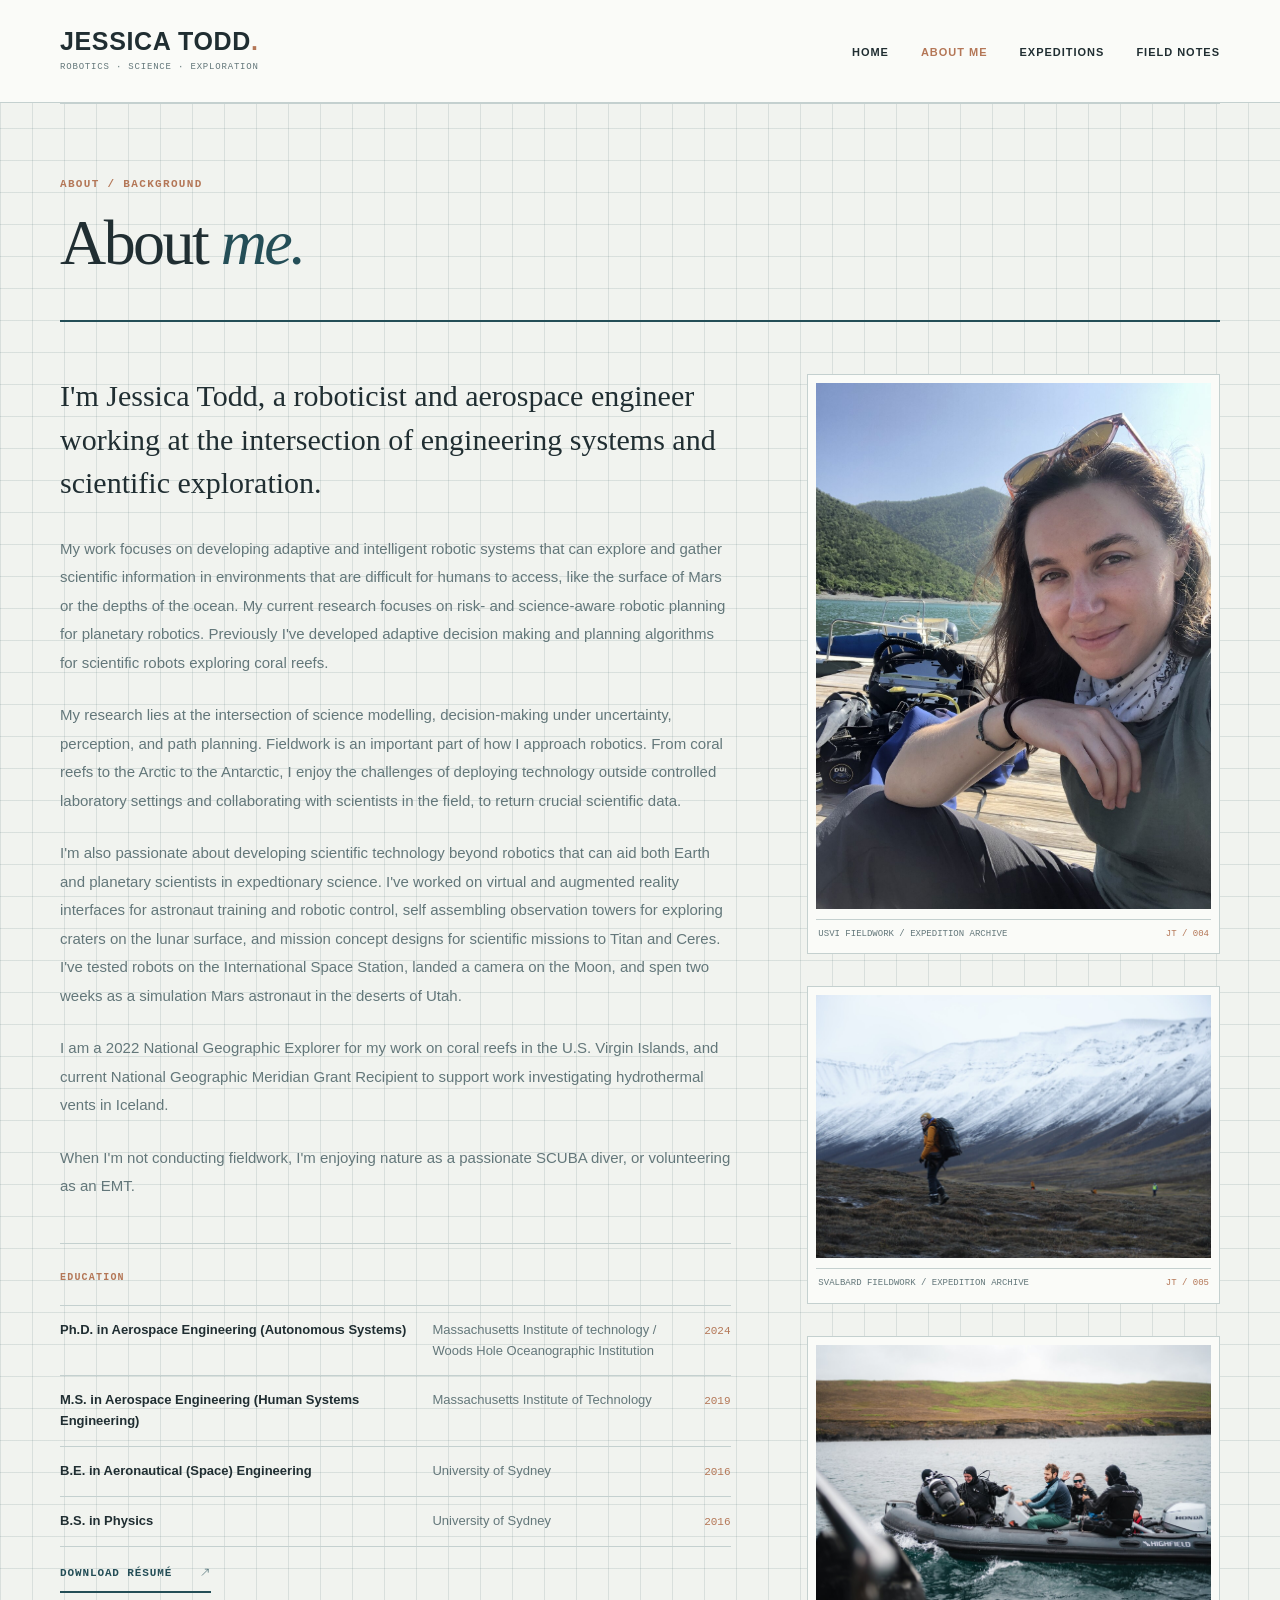
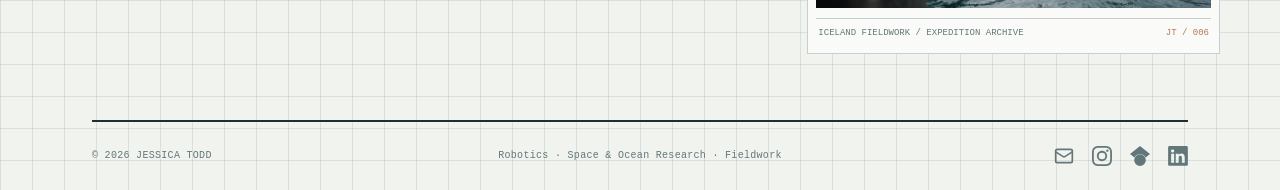
==== commit 5714c161: "Publish Personal Research Notebook static build" ====
--- a/about/index.html
+++ b/about/index.html
@@ -1 +1 @@
-<!DOCTYPE html><html lang="en"><head><meta charset="UTF-8"><meta name="viewport" content="width=device-width, initial-scale=1"><meta name="description" content="Research, field expeditions, robotics and space exploration."><meta name="theme-color" content="#f1f3ef"><link rel="icon" type="image/svg+xml" href="/favicon.svg"><title>About — Jessica Todd</title><link rel="stylesheet" href="/_astro/BaseLayout.C4WYwk-_.css"></head><body><div class="page-shell"><header class="site-header"><a class="site-identity" href="/" aria-label="Jessica Todd — Home"><span class="wordmark">JESSICA TODD<span>.</span></span><span class="site-tagline">ROBOTICS · SCIENCE · EXPLORATION</span></a><nav aria-label="Main navigation"><a href="/" class="nav-link">Home</a><a href="/about/" class="nav-link active">About Me</a><a href="/expeditions/" class="nav-link">Expeditions</a><a href="/field-notes/" class="nav-link">Field Notes</a></nav></header><main><section class="page-hero about-page-hero"><p class="eyebrow">ABOUT / BACKGROUND</p><h1>About <em>me.</em></h1></section><section class="about-content section-block"><div class="about-layout"><div class="about-biography"><p class="about-opening">I'm Jessica Todd, a roboticist and aerospace engineer working at the intersection of engineering systems and scientific exploration.</p><p>My work focuses on developing adaptive and intelligent robotic systems that can explore and gather scientific information in environments that are difficult for humans to access, like the surface of Mars or the depths of the ocean. My current research focuses on risk- and science-aware robotic planning for planetary robotics. Previously I've developed adaptive decision making and planning algorithms for scientific robots exploring coral reefs.</p><p>My research lies at the intersection of science modelling, decision-making under uncertainty, perception, and path planning.  Fieldwork is an important part of how I approach robotics. From coral reefs to the Arctic to the Antarctic, I enjoy the challenges of deploying technology outside controlled laboratory settings and collaborating with scientists in the field, to return crucial scientific data.</p><p>I'm also passionate about developing scientific technology beyond robotics that can aid both Earth and planetary scientists in expedtionary science. I've worked on virtual and augmented reality interfaces for astronaut training and robotic control, self assembling observation towers for exploring craters on the lunar surface, and mission concept designs for scientific missions to Titan and Ceres. I've tested robots on the International Space Station, landed a camera on the Moon, and spen two weeks as a simulation Mars astronaut in the deserts of Utah.</p><p>I am a 2022 National Geographic Explorer for my work on coral reefs in the U.S. Virgin Islands, and current National Geographic Meridian Grant Recipient to support work investigating hydrothermal vents in Iceland.</p><p>When I'm not conducting fieldwork, I'm enjoying nature as a passionate SCUBA diver, or volunteering as an EMT.</p><div class="about-education"><p class="about-meta-heading">EDUCATION</p><div class="education-list"><div class="education-entry"><span class="education-degree">Ph.D. in Aerospace Engineering (Autonomous Systems)</span><span class="education-university">Massachusetts Institute of technology / Woods Hole Oceanographic Institution</span><span class="education-year">2024</span></div><div class="education-entry"><span class="education-degree">M.S. in Aerospace Engineering (Human Systems Engineering)</span><span class="education-university">Massachusetts Institute of Technology</span><span class="education-year">2019</span></div><div class="education-entry"><span class="education-degree">B.E. in Aeronautical (Space) Engineering </span><span class="education-university">University of Sydney</span><span class="education-year">2016</span></div><div class="education-entry"><span class="education-degree">B.S. in Physics </span><span class="education-university">University of Sydney</span><span class="education-year">2016</span></div></div></div><a href="/documents/Jessica_Todd_Resume.pdf" class="about-resume-link" target="_blank" rel="noopener noreferrer">DOWNLOAD RÉSUMÉ <span aria-hidden="true">↗</span></a></div><aside class="about-photo-column" aria-label="Photographs of Jessica"><figure class="about-photo"><img src="/images/about/IMG_9008.JPG" alt="During scientific fieldwork in USVI" loading="lazy"><figcaption><span>USVI FIELDWORK / EXPEDITION ARCHIVE</span><span class="about-photo-number">JT / 004</span></figcaption></figure><figure class="about-photo"><img src="/images/about/_M7A4501.jpeg" alt="Hiking to a fieldsite in Svalbard." loading="lazy"><figcaption><span>SVALBARD FIELDWORK / EXPEDITION ARCHIVE</span><span class="about-photo-number">JT / 005</span></figcaption></figure><figure class="about-photo"><img src="/images/about/iceland-2025.jpg" alt="Scientific diving in Iceland." loading="lazy"><figcaption><span>ICELAND FIELDWORK / EXPEDITION ARCHIVE</span><span class="about-photo-number">JT / 006</span></figcaption></figure></aside></div></section></main><footer class="site-footer page-shell"><div class="footer-inner"><div class="footer-left"><span>© 2026 JESSICA TODD</span></div><div class="footer-center"><span>Robotics · Space & Ocean Research · Fieldwork</span></div><div class="footer-right"><div class="social-links "><a href="mailto:jetodd@caltech.edu" aria-label="Email" title="Email"><span class="social-icon" style="--icon-url: url(&quot;/icons/email.svg&quot;)" aria-hidden="true"></span></a><a href="https://www.instagram.com/jess_thexplorer/" aria-label="Instagram" title="Instagram" target="_blank" rel="noopener noreferrer"><span class="social-icon" style="--icon-url: url(&quot;/icons/instagram.svg&quot;)" aria-hidden="true"></span></a><a href="https://scholar.google.com/citations?user=zuVELHgAAAAJ&amp;hl=en" aria-label="Google Scholar" title="Google Scholar" target="_blank" rel="noopener noreferrer"><span class="social-icon" style="--icon-url: url(&quot;/icons/googlescholar.svg&quot;)" aria-hidden="true"></span></a><a href="https://www.linkedin.com/in/jessicatodd7/" aria-label="LinkedIn" title="LinkedIn" target="_blank" rel="noopener noreferrer"><span class="social-icon" style="--icon-url: url(&quot;/icons/linkedin.svg&quot;)" aria-hidden="true"></span></a></div></div></div></footer></div></body></html>+<!DOCTYPE html><html lang="en"><head><meta charset="UTF-8"><meta name="viewport" content="width=device-width, initial-scale=1"><meta name="description" content="Research, field expeditions, robotics and space exploration."><meta name="theme-color" content="#f1f3ef"><link rel="icon" type="image/svg+xml" href="/favicon.svg"><title>About — Jessica Todd</title><link rel="stylesheet" href="/_astro/Arrow.DOM4Dn3G.css"></head><body><div class="page-shell"><header class="site-header"><a class="site-identity" href="/" aria-label="Jessica Todd — Home"><span class="wordmark">JESSICA TODD<span>.</span></span><span class="site-tagline">ROBOTICS · SCIENCE · EXPLORATION</span></a><nav aria-label="Main navigation"><a href="/" class="nav-link">Home</a><a href="/about/" class="nav-link active">About Me</a><a href="/expeditions/" class="nav-link">Expeditions</a><a href="/field-notes/" class="nav-link">Field Notes</a></nav></header><main><section class="page-hero about-page-hero"><p class="eyebrow">ABOUT / BACKGROUND</p><h1>About <em>me.</em></h1></section><section class="about-content section-block"><div class="about-layout"><div class="about-biography"><p class="about-opening">I'm Jessica Todd, a roboticist and aerospace engineer working at the intersection of engineering systems and scientific exploration.</p><p>My work focuses on developing adaptive and intelligent robotic systems that can explore and gather scientific information in environments that are difficult for humans to access, like the surface of Mars or the depths of the ocean. My current research focuses on risk- and science-aware robotic planning for planetary robotics. Previously I've developed adaptive decision making and planning algorithms for scientific robots exploring coral reefs.</p><p>My research lies at the intersection of science modelling, decision-making under uncertainty, perception, and path planning.  Fieldwork is an important part of how I approach robotics. From coral reefs to the Arctic to the Antarctic, I enjoy the challenges of deploying technology outside controlled laboratory settings and collaborating with scientists in the field, to return crucial scientific data.</p><p>I'm also passionate about developing scientific technology beyond robotics that can aid both Earth and planetary scientists in expedtionary science. I've worked on virtual and augmented reality interfaces for astronaut training and robotic control, self assembling observation towers for exploring craters on the lunar surface, and mission concept designs for scientific missions to Titan and Ceres. I've tested robots on the International Space Station, landed a camera on the Moon, and spen two weeks as a simulation Mars astronaut in the deserts of Utah.</p><p>I am a 2022 National Geographic Explorer for my work on coral reefs in the U.S. Virgin Islands, and current National Geographic Meridian Grant Recipient to support work investigating hydrothermal vents in Iceland.</p><p>When I'm not conducting fieldwork, I'm enjoying nature as a passionate SCUBA diver, or volunteering as an EMT.</p><div class="about-education"><p class="about-meta-heading">EDUCATION</p><div class="education-list"><div class="education-entry"><span class="education-degree">Ph.D. in Aerospace Engineering (Autonomous Systems)</span><span class="education-university">Massachusetts Institute of technology / Woods Hole Oceanographic Institution</span><span class="education-year">2024</span></div><div class="education-entry"><span class="education-degree">M.S. in Aerospace Engineering (Human Systems Engineering)</span><span class="education-university">Massachusetts Institute of Technology</span><span class="education-year">2019</span></div><div class="education-entry"><span class="education-degree">B.E. in Aeronautical (Space) Engineering </span><span class="education-university">University of Sydney</span><span class="education-year">2016</span></div><div class="education-entry"><span class="education-degree">B.S. in Physics </span><span class="education-university">University of Sydney</span><span class="education-year">2016</span></div></div></div><a href="/documents/Jessica_Todd_Resume.pdf" class="about-resume-link link-with-arrow" target="_blank" rel="noopener noreferrer"><span>DOWNLOAD RÉSUMÉ</span><svg xmlns="http://www.w3.org/2000/svg" width="0.95em" height="0.95em" viewBox="0 0 24 24" fill="none" stroke="currentColor" stroke-width="1.4" stroke-linecap="round" stroke-linejoin="round" class aria-hidden="true" focusable="false"><path d="M5 19L19 5M12 5H19V12"></path></svg></a></div><aside class="about-photo-column" aria-label="Photographs of Jessica"><figure class="about-photo"><img src="/images/about/IMG_9008.JPG" alt="During scientific fieldwork in USVI" loading="lazy"><figcaption><span>USVI FIELDWORK / EXPEDITION ARCHIVE</span><span class="about-photo-number">JT / 004</span></figcaption></figure><figure class="about-photo"><img src="/images/about/_M7A4501.jpeg" alt="Hiking to a fieldsite in Svalbard." loading="lazy"><figcaption><span>SVALBARD FIELDWORK / EXPEDITION ARCHIVE</span><span class="about-photo-number">JT / 005</span></figcaption></figure><figure class="about-photo"><img src="/images/about/iceland-2025.jpg" alt="Scientific diving in Iceland." loading="lazy"><figcaption><span>ICELAND FIELDWORK / EXPEDITION ARCHIVE</span><span class="about-photo-number">JT / 006</span></figcaption></figure></aside></div></section></main><footer class="site-footer page-shell"><div class="footer-inner"><div class="footer-left"><span>© 2026 JESSICA TODD</span></div><div class="footer-center"><span>Robotics · Space & Ocean Research · Fieldwork</span></div><div class="footer-right"><div class="social-links "><a href="mailto:jetodd@caltech.edu" aria-label="Email" title="Email"><span class="social-icon" style="--icon-url: url(&quot;/icons/email.svg&quot;)" aria-hidden="true"></span></a><a href="https://www.instagram.com/jess_thexplorer/" aria-label="Instagram" title="Instagram" target="_blank" rel="noopener noreferrer"><span class="social-icon" style="--icon-url: url(&quot;/icons/instagram.svg&quot;)" aria-hidden="true"></span></a><a href="https://scholar.google.com/citations?user=zuVELHgAAAAJ&amp;hl=en" aria-label="Google Scholar" title="Google Scholar" target="_blank" rel="noopener noreferrer"><span class="social-icon" style="--icon-url: url(&quot;/icons/googlescholar.svg&quot;)" aria-hidden="true"></span></a><a href="https://www.linkedin.com/in/jessicatodd7/" aria-label="LinkedIn" title="LinkedIn" target="_blank" rel="noopener noreferrer"><span class="social-icon" style="--icon-url: url(&quot;/icons/linkedin.svg&quot;)" aria-hidden="true"></span></a></div></div></div></footer></div></body></html>
--- a/_astro/Arrow.DOM4Dn3G.css
+++ b/_astro/Arrow.DOM4Dn3G.css
@@ -0,0 +1 @@
+:root{--paper:#f6f5f0;--ink:#202821;--muted:#737970;--line:#dcded5;--green:#526b58;--rust:#b75c3e;--serif:Georgia, "Times New Roman", serif;--sans:Arial, Helvetica, sans-serif;--mono:"Courier New", monospace}*{box-sizing:border-box}html{scroll-behavior:smooth}body{background:var(--paper);color:var(--ink);font-family:var(--sans);-webkit-font-smoothing:antialiased;margin:0}a{color:inherit;text-decoration:none}.page-shell{width:min(1160px,100% - 64px);margin:0 auto}.site-header{border-bottom:1px solid var(--line);justify-content:space-between;align-items:center;min-height:86px;display:flex}.wordmark{letter-spacing:.12em;font-size:14px;font-weight:700}.nav-link{color:var(--muted);font-size:12px;transition:color .2s}.nav-link:hover,.nav-link.active{color:var(--ink)}.nav-link.active{box-shadow:0 1px var(--rust);padding-bottom:5px}.hero{grid-template-columns:1.05fr .95fr;align-items:center;gap:64px;padding:82px 0 88px;display:grid}.eyebrow,.card-index{font:10px var(--mono);letter-spacing:.12em;color:var(--muted);text-transform:uppercase}.eyebrow-dot{background:var(--rust);border-radius:50%;width:7px;height:7px;margin:0 9px 1px 0;display:inline-block}h1,h2,h3,p{margin-top:0}.hero h1,.page-hero h1{font:500 clamp(42px, 5.2vw, 68px)/1.12 var(--serif);letter-spacing:-.045em;margin:27px 0 22px}h1 em,h2 em{color:var(--green);font-weight:500}.hero-intro,.page-lede{color:#626a61;max-width:510px;font-size:16px;line-height:1.8}.hero-actions{align-items:center;gap:25px;margin-top:32px;display:flex}.button{align-items:center;gap:25px;padding:14px 18px;font-size:11px;display:inline-flex}.button-dark{background:var(--ink);color:var(--paper)}.button-dark:hover{background:var(--green)}.text-link{border-bottom:1px solid #aab0a6;padding-bottom:5px;font-size:11px}.text-link:not(.link-with-arrow) span{margin-left:10px}.hero-art{background:#dce2d6;padding:15px;position:relative}.hero-art svg{width:100%;height:auto;display:block}.art-topline,.art-caption{font:8px var(--mono);letter-spacing:.1em;color:#536755;justify-content:space-between;display:flex}.art-topline{padding:2px 2px 12px}.art-caption{padding:12px 2px 1px}.intro-strip{border-top:1px solid var(--line);border-bottom:1px solid var(--line);grid-template-columns:180px 1fr;align-items:start;gap:30px;padding:28px 0;display:grid}.intro-strip .eyebrow{margin:5px 0 0}.intro-strip p:last-child{max-width:760px;font:500 20px/1.55 var(--serif);margin:0}.section-heading{justify-content:space-between;align-items:end;margin-bottom:36px;display:flex}.section-heading h2{font:500 38px/1.15 var(--serif);letter-spacing:-.03em;margin:12px 0 0}.interest-grid{border-top:1px solid var(--line);border-bottom:1px solid var(--line);grid-template-columns:repeat(3,1fr);display:grid}.interest-card{padding:24px 26px 26px 0}.interest-card+.interest-card{border-left:1px solid var(--line);padding-left:26px}.interest-symbol{font:40px var(--serif);color:var(--green);margin:28px 0 20px}.interest-card h3{font:500 21px var(--serif);margin-bottom:10px}.interest-card p{color:var(--muted);max-width:290px;margin-bottom:0;font-size:12px;line-height:1.8}.writing-preview{padding-top:18px}.post-list{border-top:1px solid var(--line)}.post-row{border-bottom:1px solid var(--line);grid-template-columns:135px 1fr 25px;align-items:start;gap:25px;padding:22px 0;display:grid}.post-row time,.blog-meta{font:10px var(--mono);color:var(--muted)}.post-row h3{font:500 20px var(--serif);margin:-4px 0 6px}.post-row p{color:var(--muted);margin:0;font-size:12px}.post-arrow{color:var(--rust)}.empty-note,.small-note{color:var(--muted);font-size:12px;line-height:1.7}.closing-note{background:#e8ebe3;margin:25px 0 70px;padding:48px}.closing-note h2{font:500 36px/1.25 var(--serif);margin:15px 0 28px}.page-hero{border-bottom:1px solid var(--line);padding:90px 0 65px}.page-hero h1{margin-top:22px}.page-hero .page-lede{margin-bottom:0}.prose-layout{grid-template-columns:180px minmax(0,650px);gap:35px;padding:60px 0 100px;display:grid}.prose-layout>.eyebrow{padding-top:9px}.prose{color:#596159;font-size:14px;line-height:1.9}.prose p{margin-bottom:22px}.prose h2{color:var(--ink);font:500 25px var(--serif);margin:38px 0 12px}.prose a{color:var(--green);border-bottom:1px solid #aeb8aa}.theme-list,.project-list{padding:15px 0 35px}.theme-row,.project-row{border-bottom:1px solid var(--line);grid-template-columns:180px 1fr;gap:35px;padding:30px 0;display:grid}.theme-row h2,.project-row h2{font:500 25px var(--serif);margin-bottom:10px}.theme-row p,.project-row p{color:var(--muted);max-width:640px;margin:0;font-size:13px;line-height:1.8}.small-note{padding:0 0 60px}.tag-list{flex-wrap:wrap;gap:8px;margin-top:17px;display:flex}.tag-list span{border:1px solid var(--line);font:9px var(--mono);color:var(--muted);padding:6px 9px}.blog-hero{padding-bottom:60px}.blog-list{padding:12px 0 90px}.blog-card{border-bottom:1px solid var(--line);max-width:790px;padding:28px 0 30px;display:block}.blog-card:hover h2{color:var(--green)}.blog-meta{gap:20px;margin-bottom:12px;display:flex}.blog-card h2{font:500 28px var(--serif);margin-bottom:9px;transition:color .2s}.blog-card p{color:var(--muted);max-width:650px;margin-bottom:13px;font-size:13px;line-height:1.7}.read-more{font:9px var(--mono);color:var(--green)}.article{max-width:760px;margin:0 auto;padding:55px 0 90px}.back-link{font:10px var(--mono);color:var(--muted)}.article-header{border-bottom:1px solid var(--line);padding:60px 0 38px}.article-header h1{font:500 clamp(38px, 5vw, 58px)/1.15 var(--serif);letter-spacing:-.04em;margin:18px 0}.article-deck{color:var(--muted);max-width:600px;margin:0;font-size:16px;line-height:1.7}.article-body{color:#4f5950;font:15px/1.95 var(--sans);padding:35px 0}.article-body h2,.article-body h3{font-family:var(--serif);color:var(--ink);margin:35px 0 12px;font-weight:500}.article-body h2{font-size:27px}.article-body p{margin-bottom:22px}.article-body a{color:var(--green);text-underline-offset:3px;text-decoration:underline}.article-body blockquote{border-left:2px solid var(--rust);color:var(--green);font:italic 20px/1.6 var(--serif);margin:28px 0;padding:5px 20px}.article-body code{background:#e9ebe5;padding:2px 5px;font-size:.9em}.article-end{border-top:1px solid var(--line);color:var(--green);font:11px var(--mono);justify-content:space-between;padding-top:25px;display:flex}@media (width<=760px){.page-shell{width:min(100% - 38px,600px)}.site-header{flex-direction:column;justify-content:center;align-items:flex-start;gap:14px;min-height:72px;padding:15px 0}.site-header nav{justify-content:space-between;gap:0;width:100%}.nav-link{font-size:11px}.hero{grid-template-columns:1fr;gap:40px;padding:58px 0 60px}.hero h1,.page-hero h1{font-size:clamp(42px,11vw,58px)}.hero-art{max-width:520px}.intro-strip{grid-template-columns:1fr;gap:14px}.intro-strip p:last-child{font-size:18px}.section-block{padding:65px 0 55px}.section-heading h2{font-size:33px}.interest-grid{grid-template-columns:1fr}.interest-card,.interest-card+.interest-card{border-left:0;border-bottom:1px solid var(--line);padding:22px 0}.interest-symbol{margin:15px 0 8px}.post-row{grid-template-columns:1fr 22px;gap:8px 15px}.post-row time{grid-column:1/-1}.post-row h3{margin-top:0}.closing-note{margin-bottom:50px;padding:30px 24px}.closing-note h2{font-size:30px}.page-hero{padding:65px 0 48px}.prose-layout,.theme-row,.project-row{grid-template-columns:1fr;gap:15px}.prose-layout{padding:45px 0 70px}.theme-row,.project-row{padding:24px 0}.article{padding-top:35px}.article-header{padding-top:45px}.blog-meta{flex-wrap:wrap;gap:8px 15px}}.exp-hero{grid-template-columns:1fr 1fr;align-items:center;gap:52px;padding:85px 0 75px;display:grid}.exp-hero h1{font:500 clamp(44px,5.5vw,70px)/1.1 var(--serif);letter-spacing:-.045em;margin:22px 0}.exp-hero h1 em{color:var(--green)}.exp-art svg{width:100%;height:auto;display:block}.exp-art-top,.exp-art-bottom{font:10px var(--mono);color:#536755;letter-spacing:.08em;justify-content:space-between;padding:7px 2px 12px;display:flex}.exp-art-bottom{padding:12px 2px 3px}.status-band{border-top:1px solid var(--line);border-bottom:1px solid var(--line);grid-template-columns:1fr 1fr;gap:40px;padding:32px 0;display:grid}.status-band h2{font:500 27px/1.25 var(--serif);margin:8px 0}.status-mini-list{gap:10px;display:grid}.status-mini-list>a:not(.text-link){border-bottom:1px solid var(--line);align-items:center;gap:12px;padding:8px 0;font-size:13px;display:flex}.status-mini-list small{color:var(--muted);font:10px var(--mono);margin-left:auto}.status-dot{background:var(--rust);border-radius:50%;flex:none;width:8px;height:8px;display:inline-block}.exp-card-grid{grid-template-columns:repeat(2,minmax(0,1fr));gap:18px;display:grid}.exp-card{border:1px solid var(--line);background:#fafaf6;padding:27px;transition:border-color .2s,transform .2s;display:block}.exp-card:hover{border-color:var(--green);transform:translateY(-2px)}.exp-card h3{font:500 25px/1.25 var(--serif);margin:15px 0}.exp-card p:not(.eyebrow){color:var(--muted);font-size:13px;line-height:1.75}.compact-section{padding-top:24px}.research-project{border-top:1px solid var(--line);grid-template-columns:190px 1fr;gap:28px;padding:33px 0;display:grid}.research-project h2{font:500 28px var(--serif);margin-bottom:10px}.research-project p{color:var(--muted);font-size:14px;line-height:1.8}.project-pubs{gap:9px;margin-top:24px;font-size:13px;display:grid}.project-pubs a,.publication a{color:var(--green)}.publication{border-top:1px solid var(--line);padding:24px 0}.publication h3{font:500 22px var(--serif)}.publication p{color:var(--muted);font-size:13px}.status-grid{grid-template-columns:repeat(3,minmax(0,1fr));gap:16px;display:grid}.status-card{border:1px solid var(--line);background:#fafaf6;padding:24px}.status-card-top{justify-content:space-between;align-items:center;gap:10px;display:flex}.status-chip{font:10px var(--mono);color:var(--green);border:1px solid #bfcabd;align-items:center;gap:8px;padding:8px 10px;display:inline-flex}.status-card h2{font:500 24px var(--serif);margin:24px 0 12px}.status-card p{color:var(--muted);min-height:90px;font-size:13px;line-height:1.75}.trip-tabs{border-bottom:1px solid var(--line);flex-wrap:wrap;gap:10px;padding:24px 0;display:flex}.trip-tabs a{font:11px var(--mono);border:1px solid var(--line);background:#fafaf6;padding:10px 14px}.trip-tabs a:hover{border-color:var(--green)}.location-map{border:1px solid var(--line);background:#e1e9e3;margin:35px 0 45px}.location-map svg{width:100%;height:auto;display:block}.map-caption{background:#f4f5f0;justify-content:space-between;align-items:center;gap:20px;padding:18px;display:flex}.map-caption div{gap:6px;display:grid}.map-caption span{font:11px var(--mono);color:var(--muted)}.map-caption a{font:11px var(--mono);color:var(--green);text-decoration:underline}.map-disclaimer{color:var(--muted);margin:0;padding:0 18px 15px;font-size:11px}.field-gallery{margin-top:40px}.field-gallery h2{font:500 28px var(--serif)}.field-gallery-grid{grid-template-columns:repeat(2,minmax(0,1fr));gap:16px;display:grid}.field-gallery figure{margin:0}.field-gallery img{aspect-ratio:4/3;object-fit:cover;border:1px solid var(--line);width:100%;height:auto}.field-gallery figcaption{color:var(--muted);padding:9px 0;font-size:11px}@media (width<=900px){.exp-hero,.status-band{grid-template-columns:1fr}.status-grid{grid-template-columns:1fr 1fr}.site-header{flex-direction:column;align-items:flex-start;gap:18px;padding:22px 0}.site-header nav{flex-wrap:wrap;gap:16px}}@media (width<=600px){.exp-card-grid,.status-grid,.field-gallery-grid,.research-project{grid-template-columns:1fr}.research-project{gap:10px}.exp-hero{padding:45px 0}.map-caption{flex-direction:column;align-items:flex-start}}.expedition-feature{border:1px solid var(--line);background:#fafaf6;grid-template-columns:1.05fr .95fr;min-height:310px;display:grid}.expedition-feature-image{background:#dbe4dd;position:relative;overflow:hidden}.expedition-feature-image img{object-fit:cover;width:100%;height:100%;min-height:300px;transition:transform .3s;display:block}.expedition-feature:hover .expedition-feature-image img{transform:scale(1.025)}.expedition-image-index{background:var(--paper);font:10px var(--mono);padding:8px 10px;position:absolute;bottom:15px;left:16px}.expedition-feature-copy{flex-direction:column;align-items:flex-start;padding:34px 35px;display:flex}.expedition-feature-copy h2{font:500 clamp(28px,3vw,39px)/1.18 var(--serif);margin:16px 0}.expedition-subtitle{color:var(--muted);font-size:14px;line-height:1.7}.expedition-meta{gap:14px;width:100%;margin:12px 0 24px;display:grid}.expedition-meta span{gap:5px;font-size:13px;display:grid}.expedition-meta strong{font:10px var(--mono);letter-spacing:.1em;color:var(--muted)}.expedition-feature-copy .text-link{margin-top:auto}.expedition-home-card img{aspect-ratio:16/9;object-fit:cover;width:100%;margin-bottom:20px;display:block}.expedition-detail{padding:45px 0 70px}.expedition-hero-photo{margin:30px 0 45px}.expedition-hero-photo img{object-fit:cover;width:100%;max-height:510px;display:block}.expedition-hero-photo figcaption{font:11px var(--mono);color:var(--muted);padding:10px 0}.expedition-facts{border-top:1px solid var(--line);gap:24px;padding-top:18px;display:grid}.expedition-facts>div{gap:8px;display:grid}.expedition-facts strong{font-size:13px;font-weight:500;line-height:1.5}@media (width<=750px){.expedition-feature,.expedition-detail-layout{grid-template-columns:1fr}.expedition-feature-copy{padding:25px}.expedition-detail-layout{gap:25px}}.site-footer{border-top:1px solid var(--line);color:var(--muted);padding:24px 0}.footer-inner{grid-template-columns:1fr auto 1fr;align-items:center;gap:24px;width:100%;display:grid}.footer-left{font:10px var(--mono);letter-spacing:.03em;white-space:nowrap;justify-self:start}.footer-center{text-align:center;font:10px var(--mono);letter-spacing:.03em;justify-self:center}.footer-right{justify-self:end}.footer-right .social-links{flex-flow:row;align-items:center;gap:18px;display:flex}.footer-right .social-links a{color:var(--muted);border:none;justify-content:center;align-items:center;padding:0;line-height:1;transition:opacity .2s;display:inline-flex}.footer-right .social-links .social-icon{width:20px;height:20px;-webkit-mask-image:var(--icon-url);mask-image:var(--icon-url);background-color:currentColor;flex-shrink:0;display:block;-webkit-mask-position:50%;mask-position:50%;-webkit-mask-size:contain;mask-size:contain;-webkit-mask-repeat:no-repeat;mask-repeat:no-repeat}.footer-right .social-links a:hover{color:var(--ink)}.footer-right .social-links a:focus-visible{outline:2px solid var(--rust);outline-offset:5px}@media (width<=900px){.footer-inner{grid-template-columns:1fr auto;gap:16px}.footer-center{text-align:left;grid-area:2/1/auto/-1;justify-self:start}.footer-right{grid-area:1/2}}@media (width<=520px){.footer-inner{grid-template-columns:1fr;gap:16px}.footer-left{grid-row:1}.footer-center{grid-area:2/1;justify-self:start}.footer-right{grid-area:3/1;justify-self:start}}.atlas-hero-figure{border:1px solid var(--line);background:#dce2d6;margin:0;padding:12px}.atlas-figure-bar{font:9px var(--mono);letter-spacing:.06em;color:#536755;justify-content:space-between;align-items:center;gap:12px;padding:8px 3px 12px;display:flex}.atlas-hero-figure figcaption.atlas-figure-bar{padding:12px 3px 3px}.atlas-photo-frame{aspect-ratio:620/460;background:#a9b5b2;position:relative;overflow:hidden}.atlas-photo{object-fit:cover;object-position:center;width:100%;height:100%;display:block}.atlas-photo-grid{pointer-events:none;opacity:.45;background-image:linear-gradient(90deg,#ffffff2b 1px,#0000 1px),linear-gradient(#ffffff2b 1px,#0000 1px);background-size:12.5% 12.5%;position:absolute;inset:0}.atlas-photo-marker{color:var(--ink);font:9px/1.5 var(--mono);background:#f6f5f0e0;align-items:center;gap:9px;padding:8px 10px;display:flex;position:absolute;top:8%;right:6%}.atlas-marker-dot{background:var(--rust);border-radius:50%;width:9px;height:9px;box-shadow:0 0 0 4px #b75c3e29}.atlas-photo-label{max-width:calc(100% - 32px);color:var(--ink);background:#f6f5f0ed;flex-direction:column;gap:6px;padding:12px 14px;display:flex;position:absolute;bottom:16px;left:16px}.atlas-photo-label-heading{color:var(--rust);font:9px var(--mono);letter-spacing:.12em}.atlas-photo-label strong{font:11px var(--mono);letter-spacing:.05em}.atlas-photo-label>span:last-child{color:var(--muted);font:9px var(--mono)}.atlas-photo-north{color:#fff;font:12px var(--mono);text-shadow:0 1px 5px #000000b3;position:absolute;bottom:18px;right:16px}@media (width<=520px){.atlas-figure-bar{font-size:8px}.atlas-photo-label{padding:9px 10px}.atlas-photo-label strong{font-size:9px}.atlas-photo-north{display:none}}.atlas-figure-caption{flex-wrap:nowrap;justify-content:space-between;align-items:center;gap:12px;display:flex}.atlas-figure-caption span{white-space:nowrap}@media (width<=520px){.atlas-figure-caption{letter-spacing:0;gap:6px;font-size:7px}}.expedition-location-map{border:1px solid var(--line);background:var(--paper);margin:36px 0 52px}.expedition-map-header,.expedition-map-footer{letter-spacing:.08em;text-transform:uppercase;color:var(--muted);justify-content:space-between;align-items:center;gap:16px;padding:12px 16px;font-family:Courier New,monospace;font-size:10px;display:flex}.expedition-map-header{border-bottom:1px solid var(--line)}.expedition-map-footer{border-top:1px solid var(--line)}.expedition-map-image{background:#e8ebe5;overflow:hidden}.expedition-map-image img{width:100%;height:auto;display:block}.expedition-map-footer span:last-child{white-space:nowrap}@media (width<=600px){.expedition-map-header,.expedition-map-footer{letter-spacing:.02em;gap:8px;padding:10px;font-size:8px}}.link-with-arrow{flex-direction:row;justify-content:flex-start;align-items:center;gap:.4em;width:fit-content;max-width:100%;display:inline-flex}.link-with-arrow svg{flex-shrink:0;display:block}.link-with-arrow>span{min-width:0}:root{--paper:#f1f3ef;--paper-light:#fafbf8;--surface:#e3eae7;--ink:#202e32;--muted:#63777a;--line:#c4d0cf;--ocean:#244e57;--glacier:#6e929e;--midnight:#172f38;--copper:#b47757;--green:var(--ocean);--rust:var(--copper);--serif:Georgia, "Times New Roman", serif;--sans:Arial, Helvetica, sans-serif;--mono:"Courier New", Courier, monospace;--atlas-grid:#c4d0cf;--atlas-panel:var(--surface);--grid-unit:32px;--grid-color:#46656d24}body{background-color:var(--paper);background-image:linear-gradient(to right, var(--grid-color) 1px, transparent 1px), linear-gradient(to bottom, var(--grid-color) 1px, transparent 1px);background-size:var(--grid-unit) var(--grid-unit);background-position:0 0}::selection{color:var(--ink);background:#bfd9d0}:focus-visible{outline:2px solid var(--rust);outline-offset:3px}a{transition:color .2s}a:hover{color:var(--green)}.site-header{isolation:isolate;border-bottom:1px solid var(--line);gap:24px;min-height:104px;position:relative}.site-header:before{content:"";z-index:-1;background:var(--paper-light);border-bottom:1px solid var(--line);width:100vw;position:absolute;top:0;bottom:0;left:50%;transform:translate(-50%)}.site-header nav{align-items:center;gap:32px;display:flex}.site-identity{flex-direction:column;flex-shrink:0;justify-content:center;align-items:flex-start;gap:7px;display:flex}.wordmark{font-family:var(--sans);letter-spacing:.025em;color:var(--ink);white-space:nowrap;font-size:25px;font-weight:700;line-height:1}.wordmark span{color:var(--copper)}.site-tagline{font:400 9px/1.4 var(--mono);letter-spacing:.09em;color:var(--muted);white-space:nowrap;display:block}.nav-link{font:600 11px var(--sans);text-transform:uppercase;letter-spacing:.09em;color:var(--ink);box-shadow:none}.nav-link.active{color:var(--copper);box-shadow:none;padding-bottom:0}.nav-link:hover{color:var(--copper)}.eyebrow,.card-index{letter-spacing:.14em;color:var(--green);font-size:10px}.page-hero{border-bottom:2px solid var(--ink);padding:74px 0 64px;position:relative}.page-hero h1{max-width:880px}.page-lede,.hero-intro{color:#4d6668}.exp-hero{gap:42px;padding:76px 0 66px}.exp-hero h1{letter-spacing:-.05em}.exp-hero h1 em,h1 em,h2 em{color:var(--green)}.exp-art{background:#dfe9e4;border:1px solid #a8bcb4;padding:12px}.exp-art-top,.exp-art-bottom{color:var(--green);font-size:9px}.button-dark{background:var(--ink)}.button-dark:hover{background:var(--green);color:#fff}.text-link{border-color:var(--green);color:var(--green)}.status-band{background:var(--atlas-panel);border-color:var(--line);margin:0 -18px;padding:34px 18px}.status-mini-list>a:not(.text-link){border-color:#c4d1ca}.status-dot{background:var(--rust)}.section-block{padding:76px 0 66px}.section-heading{border-bottom:1px solid var(--line);margin-bottom:25px;padding-bottom:19px}.section-heading h2{font-size:35px}.exp-card{border:1px solid var(--line);border-top:3px solid var(--green);background:#ffffffd9}.exp-card:hover{border-color:var(--green);box-shadow:0 7px 22px #172c320f}.exp-card h3{color:var(--ink)}.exp-card p:not(.eyebrow),.expedition-subtitle{color:#52696a}.status-card{border-top:3px solid var(--green);background:#fff}.status-chip{border-color:#a9c2b8}.trip-tabs a{background:#fff}.research-project{border-top:1px solid var(--line)}.tag-list span{background:var(--atlas-panel);color:var(--green);border-color:#d0dcd4}.expedition-feature{border-color:var(--line);background:#fff}.expedition-feature-image{background:#dfe8e2}.expedition-image-index{background:var(--ink);color:#fff}.expedition-feature-copy{border-left:3px solid var(--green)}.expedition-meta strong{color:var(--green)}.location-map{background:#e0ebe7}.map-caption{background:#f0f4ef}.site-footer{border-top:2px solid var(--ink)}.article-header{border-bottom:2px solid var(--ink)}.article-body{color:#385358}.article-body blockquote{color:var(--green)}.article-body code{background:#e0ebe6}.small-note{color:var(--muted)}.atlas-hero-figure{background:#e1eae5;border:1px solid #b9cbc3;position:relative;overflow:hidden}.atlas-hero-figure svg{width:100%;height:auto;display:block}.atlas-hero-figure .atlas-figure-bar{font:9px var(--mono);color:var(--green);letter-spacing:.08em;justify-content:space-between;gap:8px;padding:10px 14px;display:flex}.atlas-figure-number{font:10px var(--mono);color:var(--green)}.atlas-index-line{align-items:center;gap:13px;margin-bottom:20px;display:flex}.atlas-index-line:after{content:"";background:var(--line);flex:1;height:1px}.atlas-quick-index{border:1px solid var(--line);background:#fff;grid-template-columns:repeat(3,minmax(0,1fr));gap:0;display:grid}.atlas-quick-index a{gap:7px;padding:20px 23px;display:grid}.atlas-quick-index a+a{border-left:1px solid var(--line)}.atlas-quick-index span{font:9px var(--mono);color:var(--green)}.atlas-quick-index strong{font:500 19px var(--serif)}.atlas-quick-index small{font:11px var(--sans);color:var(--muted)}.atlas-hero-caption{font:10px var(--mono);color:var(--muted)}.home-hero h1{font-family:var(--serif);letter-spacing:-.045em;margin:0 0 28px;font-size:clamp(42px,4.6vw,66px);font-weight:500;line-height:1.12}.home-hero h1 em{color:var(--ocean);font-weight:500}.home-hero .hero-intro{max-width:490px;color:var(--muted);font-size:16px;line-height:1.85}.home-hero .atlas-index-line .eyebrow{color:var(--copper)}.home-hero .atlas-index-line:after{background:var(--copper)}@media (width<=900px){.site-header{gap:20px}.site-header nav{flex-wrap:wrap;gap:16px}}@media (width<=760px){.site-header{padding:24px 0}.site-header nav{flex-wrap:wrap;gap:16px 22px}.wordmark{font-size:23px}.site-tagline{letter-spacing:.08em;font-size:9px}.home-hero h1{font-size:clamp(38px,9vw,54px)}}@media (width<=700px){.atlas-quick-index{grid-template-columns:1fr}.atlas-quick-index a+a{border-left:0;border-top:1px solid var(--line)}.expedition-feature-copy{border-left:0;border-top:3px solid var(--green)}.site-header nav{justify-content:flex-start;gap:15px}.nav-link{font-size:10px}.page-hero:after{top:30px}}.home-photo-composition{isolation:isolate;width:100%;min-height:620px;position:relative}.home-photo{box-sizing:border-box;background:var(--paper-light);border:1px solid var(--line);margin:0;padding:7px 7px 11px;transition:transform .3s,box-shadow .3s;position:absolute;box-shadow:0 5px 18px #172f381a}.home-photo-image{width:100%}.home-photo-image img{width:100%;height:auto;display:block}.home-photo-caption{border-top:1px solid var(--line);min-width:0;font:400 9px/1.4 var(--mono);letter-spacing:0;white-space:normal;color:var(--ink);flex-direction:column;gap:4px;margin-top:8px;padding:8px 2px 0;display:flex}.home-photo-caption-top{grid-template-columns:minmax(0,1fr) auto;align-items:start;gap:8px;min-width:0;display:grid}.home-photo-expedition{min-width:0;font:400 9px/1.45 var(--mono);letter-spacing:0;text-transform:uppercase;color:var(--ink);overflow-wrap:normal;word-break:normal;display:block}.home-photo-number{font:400 8px/1.45 var(--mono);letter-spacing:0;color:var(--copper);white-space:nowrap;text-align:right;background:0 0;padding:0;display:block;position:static}.home-photo-location{font:400 8px/1.45 var(--mono);letter-spacing:0;text-transform:uppercase;color:var(--muted);white-space:normal;overflow-wrap:normal;word-break:normal;display:block}.hero1{z-index:1;width:68%;top:0;right:0;transform:rotate(1deg)}.hero2{z-index:3;width:40%;top:47%;right:-5%;transform:rotate(1.5deg)}.hero3{z-index:2;width:57%;top:47%;left:0;transform:rotate(-1deg)}.home-photo:hover{z-index:5;box-shadow:0 9px 22px #172f3826}.hero1:hover{transform:rotate(1deg)translateY(-4px)}.hero2:hover{transform:rotate(0)translateY(-4px)}.hero3:hover{transform:rotate(-1deg)translateY(-4px)}@media (width<=900px){.home-photo-composition{min-height:560px}}@media (width<=600px){.home-photo-composition{max-width:440px;min-height:470px;margin:24px auto 0}.home-photo{padding:5px 5px 8px}.hero1{width:69%;top:0;right:1%}.hero2{width:42%;top:43%;right:0}.hero3{width:58%;top:42%;left:0}.home-photo-caption{gap:3px;margin-top:6px;padding-top:6px}.home-photo-expedition{font-size:8px}.home-photo-location,.home-photo-number{font-size:7px}}@media (prefers-reduced-motion:reduce){.home-photo{transition:none}}.page-hero .eyebrow{color:var(--copper);font-family:var(--mono);letter-spacing:.12em;text-transform:uppercase;font-size:11px;font-weight:700}.about-page-hero{border-bottom:2px solid var(--ocean);padding-bottom:42px}.about-page-hero h1{font-family:var(--serif);letter-spacing:-.04em;margin:18px 0 0;font-size:clamp(46px,5vw,68px);font-weight:500;line-height:1.1}.about-content{padding-top:52px}.about-layout{grid-template-columns:minmax(0,1.3fr) minmax(280px,.8fr);align-items:start;gap:clamp(40px,6vw,90px);display:grid}.about-biography{max-width:720px}.about-biography p{font-family:var(--sans);color:var(--muted);margin:0 0 24px;font-size:15px;line-height:1.9}.about-biography .about-opening{font-family:var(--serif);color:var(--ink);margin-bottom:30px;font-size:clamp(23px,2.4vw,30px);line-height:1.45}.about-education{border-top:1px solid var(--line);margin-top:42px;padding-top:24px}.about-biography .about-meta-heading{font-family:var(--mono);letter-spacing:.12em;color:var(--copper);margin-bottom:18px;font-size:10px;font-weight:700}.about-education strong{color:var(--ink);font-weight:600}.about-resume-link{border-bottom:2px solid var(--ocean);font-family:var(--mono);letter-spacing:.08em;color:var(--ocean);align-items:center;gap:28px;margin-top:8px;padding:12px 0;font-size:11px;font-weight:700;text-decoration:none;display:inline-flex}.about-resume-link:hover{color:var(--copper);border-color:var(--copper)}.about-photo-column{flex-direction:column;gap:32px;display:flex}.about-photo{background:var(--paper-light);border:1px solid var(--line);margin:0;padding:8px 8px 12px}.about-photo img{width:100%;height:auto;display:block}.about-photo figcaption{border-top:1px solid var(--line);font-family:var(--mono);letter-spacing:0;color:var(--muted);flex-wrap:wrap;justify-content:space-between;align-items:baseline;gap:8px;margin-top:10px;padding:8px 2px 0;font-size:9px;line-height:1.5;display:flex}.about-photo-number{color:var(--copper);white-space:nowrap}@media (width<=800px){.about-layout{grid-template-columns:1fr;gap:40px}.about-photo-column{grid-template-columns:repeat(2,minmax(0,1fr));gap:16px;display:grid}}@media (width<=550px){.about-photo-column{grid-template-columns:1fr}.about-biography p{font-size:14px}}.education-list{border-top:1px solid var(--line)}.education-entry{border-bottom:1px solid var(--line);grid-template-columns:1.4fr 1fr auto;align-items:baseline;gap:20px;padding:14px 0;font-size:13px;line-height:1.6;display:grid}.education-degree{color:var(--ink);font-weight:600}.education-university{color:var(--muted)}.education-year{font-family:var(--mono);color:var(--copper);text-align:right;font-size:11px}@media (width<=600px){.education-entry{grid-template-columns:1fr auto;gap:4px 12px}.education-university{grid-area:2/1}.education-year{grid-area:1/2}}.field-note-collections{margin-top:20px}.field-note-collection{border-top:2px solid var(--ocean);padding-top:42px;padding-bottom:72px;scroll-margin-top:24px}.field-note-collection-header{grid-template-columns:minmax(0,1.4fr) minmax(220px,.7fr);align-items:start;gap:clamp(30px,5vw,70px);margin-bottom:38px;display:grid}.field-note-collection-heading .eyebrow{font-family:var(--mono);letter-spacing:.12em;color:var(--copper);font-size:10px;font-weight:700}.field-note-collection-heading h2{font-family:var(--serif);letter-spacing:-.03em;color:var(--ink);margin:16px 0;font-size:clamp(30px,3.6vw,46px);font-weight:500;line-height:1.15}.field-note-collection-meta{font-family:var(--mono);letter-spacing:.04em;color:var(--muted);margin:0 0 18px;font-size:10px}.field-note-collection-description{max-width:580px;font-family:var(--sans);color:var(--muted);margin:0 0 22px;font-size:14px;line-height:1.8}.field-note-expedition-link{border-bottom:1px solid var(--ocean);font-family:var(--mono);letter-spacing:.06em;color:var(--ocean);align-items:center;gap:18px;padding-bottom:7px;font-size:10px;font-weight:700;text-decoration:none;display:inline-flex}.field-note-expedition-link:hover{color:var(--copper);border-color:var(--copper)}.field-note-collection-image{background:var(--paper-light);border:1px solid var(--line);padding:7px;display:block}.field-note-collection-image img{width:100%;height:auto;display:block}.field-note-list{border-top:1px solid var(--line)}.field-note-row{border-bottom:1px solid var(--line);grid-template-columns:40px minmax(0,1fr) 24px;align-items:start;gap:20px;padding:23px 8px;text-decoration:none;transition:background .2s;display:grid}.field-note-row:hover{background:#e3eae773}.field-note-row-index{font-family:var(--mono);color:var(--copper);padding-top:4px;font-size:10px}.field-note-row-date{font-family:var(--mono);letter-spacing:.04em;color:var(--muted);margin-bottom:9px;font-size:10px;display:block}.field-note-row h3{font-family:var(--serif);color:var(--ink);margin:0 0 8px;font-size:clamp(19px,2vw,25px);font-weight:500}.field-note-row p{max-width:700px;font-family:var(--sans);color:var(--muted);margin:0;font-size:13px;line-height:1.7}.field-note-row-arrow{color:var(--ocean);justify-content:center;align-items:center;font-size:16px;display:inline-flex}.field-note-row:hover .field-note-row-arrow{color:var(--copper)}@media (width<=750px){.field-note-collection-header{grid-template-columns:1fr;gap:24px}.field-note-collection-image{max-width:440px}}@media (width<=550px){.field-note-row{grid-template-columns:24px minmax(0,1fr) 16px;gap:10px;padding:20px 0}.field-note-row h3{font-size:20px}}.page-hero>.eyebrow,.article-header>.eyebrow{color:var(--copper);font-family:var(--mono);letter-spacing:.12em;text-transform:uppercase;font-size:11px;font-weight:700}.expedition-index{gap:32px;display:grid}.expedition-index .expedition-feature{background:var(--paper-light);border:1px solid var(--line);box-shadow:none;grid-template-columns:1.05fr .95fr;align-items:stretch;padding:0;display:grid;overflow:hidden}.expedition-index .expedition-feature-image{min-width:0;position:relative;overflow:hidden}.expedition-index .expedition-feature-image img{object-fit:cover;width:100%;height:100%;display:block}.expedition-index .expedition-feature-copy{background:var(--paper-light);border-left:3px solid var(--ocean);flex-direction:column;min-width:0;padding:34px 36px;display:flex}.expedition-index .expedition-feature-copy>.eyebrow{color:var(--copper);font-weight:700}.expedition-index .expedition-feature-copy h2{font-family:var(--serif);color:var(--ink);font-weight:500}.expedition-index .expedition-meta strong{color:var(--copper)}.expedition-index .expedition-feature-copy>.text-link{align-self:flex-start;margin-top:auto}@media (width<=700px){.expedition-index .expedition-feature{grid-template-columns:1fr}.expedition-index .expedition-feature-image img{height:auto}.expedition-index .expedition-feature-copy{border-left:0;border-top:3px solid var(--ocean);padding:26px}}.expedition-detail-layout{grid-template-columns:minmax(260px,.85fr) minmax(0,2.8fr);align-items:start;gap:clamp(40px,5vw,70px);display:grid}.expedition-notebook{background:var(--paper-light);border:1px solid var(--line);border-top:3px solid var(--ocean);min-width:0;padding:18px 20px 22px}.notebook-header{border-bottom:1px solid var(--ocean);font-family:var(--mono);letter-spacing:.06em;color:var(--copper);justify-content:space-between;gap:10px;padding-bottom:12px;font-size:9px;font-weight:700;display:flex}.expedition-notebook .notebook-entry:first-of-type{border-top:none}.notebook-entry-heading{font-family:var(--mono);letter-spacing:.1em;color:var(--copper);margin:0 0 14px;font-size:10px;font-weight:700;line-height:1.5}.expedition-notebook .notebook-entry>p{font-family:var(--sans);color:var(--ink);margin:0;font-size:12px;font-weight:400;line-height:1.75}.notebook-map{background:var(--paper-light);border:1px solid var(--line);margin:0 0 14px;padding:6px}.notebook-map img{width:100%;height:auto;display:block}.notebook-map figcaption{border-top:1px solid var(--line);font-family:var(--mono);letter-spacing:0;color:var(--muted);overflow-wrap:break-word;flex-direction:column;gap:5px;padding:10px 3px 3px;font-size:9px;line-height:1.5;display:flex}.notebook-coordinates{color:var(--copper)}.notebook-methods{flex-wrap:wrap;gap:7px;display:flex}.notebook-methods span{border:1px solid var(--line);background:var(--surface);font-family:var(--mono);color:var(--ocean);padding:6px 8px;font-size:9px;line-height:1.4}@media (width<=850px){.expedition-detail-layout{grid-template-columns:1fr;gap:36px}.expedition-notebook{max-width:600px}}.expedition-notebook{border-top:2px solid var(--ocean);padding:12px 18px 14px}.expedition-notebook .notebook-entry{border-top:1px solid var(--line);padding:13px 0}.expedition-notebook .notebook-entry:first-child{border-top:none;padding-top:4px}.notebook-entry-heading{margin:0 0 7px}.expedition-notebook .notebook-entry>p{margin:0;font-size:12px;line-height:1.55}.notebook-role-list{margin:0;padding:0;list-style:none}.notebook-role-list li{font-family:var(--sans);color:var(--ink);padding:3px 0;font-size:12px;line-height:1.5}.notebook-map{margin:8px 0 10px;padding:5px}.notebook-map figcaption{gap:3px;padding:7px 2px 2px;font-size:9px}.notebook-methods{gap:5px}.notebook-methods span{padding:4px 7px;font-size:9px}.expedition-detail-layout{align-items:start}.expedition-detail-layout>.article-body{margin-top:0;padding-top:0}.expedition-detail-layout>.article-body>:first-child{margin-top:0}.field-note-collections{gap:70px;display:grid}.field-note-collection.fn-preview-collection{border:1px solid var(--line);background:var(--paper-light);padding:0;scroll-margin-top:25px;overflow:hidden}.fn-expedition-banner{background:#526b58;height:240px;position:relative;overflow:hidden}.fn-expedition-banner>img{object-fit:cover;width:100%;height:100%;display:block}.fn-expedition-banner:after{content:"";pointer-events:none;background:linear-gradient(90deg,#1623258c,#1623250a 78%);position:absolute;inset:0}.fn-banner-caption{z-index:1;color:#fff;position:absolute;bottom:28px;left:32px;right:20px}.fn-banner-caption .eyebrow{color:#edc0a7;letter-spacing:.14em;font-size:10px}.fn-banner-caption h2{color:#fff;font-family:var(--serif);margin:12px 0 7px;font-size:clamp(30px,4vw,48px);font-weight:400;line-height:1.1}.fn-banner-caption>p:last-child{font:14px/1.5 var(--sans);margin:0}.fn-expedition-overview{grid-template-columns:minmax(0,1.6fr) minmax(220px,1fr);align-items:start;gap:clamp(24px,4vw,55px);padding:32px;display:grid}.fn-overview-copy>.eyebrow,.fn-report-heading{color:var(--copper);font:700 10px/1.5 var(--mono);letter-spacing:.13em}.fn-overview-copy>p:nth-child(2){font:15px/1.85 var(--sans);color:var(--ink);max-width:650px;margin:22px 0 18px}.fn-overview-meta{font:10px/1.6 var(--mono);color:var(--muted);margin:0 0 15px}.fn-overview-map{border:1px solid var(--line);background:var(--surface);margin:0;padding:8px}.fn-overview-map img{width:100%;height:auto;display:block}.fn-overview-map figcaption{font:9px/1.5 var(--mono);color:var(--muted);text-transform:uppercase;padding:8px 2px 0}.fn-report-heading{border-top:1px solid var(--line);padding:23px 32px 12px}.fn-preview-collection .field-note-list{padding:0 32px 16px}.fn-preview-collection .field-note-row{border-top:1px solid var(--line);grid-template-columns:120px minmax(0,1fr) minmax(95px,150px) 20px;align-items:center;gap:18px;padding:20px 0;text-decoration:none;display:grid}.fn-report-date,.fn-report-location{font:10px/1.5 var(--mono);color:var(--muted);text-transform:uppercase}.fn-preview-collection .field-note-row-content h3{font:400 25px/1.2 var(--serif);color:var(--ink);margin:0 0 6px}.fn-preview-collection .field-note-row-content p{font:12px/1.6 var(--sans);color:var(--muted);margin:0}.fn-preview-collection .field-note-row-arrow{color:var(--ink)}@media (width<=720px){.fn-expedition-banner{height:220px}.fn-banner-caption{bottom:20px;left:20px}.fn-expedition-overview{grid-template-columns:1fr;padding:22px}.fn-report-heading{padding:20px 22px 12px}.fn-preview-collection .field-note-list{padding:0 22px 12px}.fn-preview-collection .field-note-row{grid-template-columns:1fr 20px;gap:7px 12px}.fn-report-date{grid-column:1/-1}.fn-report-location{grid-column:1}.fn-preview-collection .field-note-row-arrow{grid-area:2/2/4}}.field-entry{max-width:1120px;margin:0 auto}.field-entry-header{max-width:850px}.field-entry-meta{border-top:1px solid var(--line);font:10px/1.6 var(--mono);color:var(--muted);letter-spacing:.07em;text-transform:uppercase;flex-wrap:wrap;gap:12px 26px;margin-top:22px;padding-top:13px;display:flex}.field-entry-footer{flex-wrap:wrap;justify-content:space-between;gap:14px;display:flex}.field-journal-layout{grid-template-columns:minmax(190px,.8fr) minmax(0,2.5fr);align-items:start;gap:clamp(28px,5vw,65px);margin-top:40px;display:grid}.field-journal-sidebar{border:1px solid var(--line);border-top:3px solid var(--ocean);background:var(--paper-light);padding:20px}.field-journal-sidebar>.eyebrow{margin:0 0 18px}.field-journal-fact{border-top:1px solid var(--line);gap:5px;padding:13px 0;display:grid}.field-journal-fact strong{font:700 10px/1.5 var(--mono);color:var(--copper);letter-spacing:.08em}.field-journal-fact span,.field-journal-fact a{font:12px/1.65 var(--sans);color:var(--ink);overflow-wrap:anywhere}.field-journal-map{max-width:100%;margin-top:16px;overflow:hidden}.field-journal-body{min-width:0;max-width:760px}.field-journal-body>:first-child{margin-top:0}.field-journal-gallery{border-top:1px solid var(--line);margin-top:60px;padding-top:25px}.field-journal-gallery-grid{grid-template-columns:repeat(2,minmax(0,1fr));gap:24px;margin-top:20px;display:grid}.field-journal-gallery figure{margin:0}.field-journal-gallery img{width:100%;height:auto;display:block}.field-journal-gallery figcaption{font:11px/1.6 var(--sans);color:var(--muted);margin-top:8px}.field-entry--photo .field-entry-header{max-width:920px}.field-photo-lead{margin:34px 0 40px}.field-photo-lead img{object-fit:cover;width:100%;max-height:650px;display:block}.field-photo-lead figcaption,.field-photo-frame figcaption{font:11px/1.6 var(--mono);color:var(--muted);margin-top:10px}.field-photo-story{max-width:780px;margin:0 auto 55px}.field-photo-story>:first-child{margin-top:0}.field-photo-sequence{max-width:980px;margin:0 auto}.field-photo-sequence>.eyebrow{border-top:1px solid var(--line);padding-top:20px}.field-photo-frame{margin:34px 0 55px}.field-photo-frame img{width:100%;height:auto;display:block}.field-photo-frame figcaption{grid-template-columns:30px 1fr;gap:12px;display:grid}.field-photo-frame figcaption span:first-child{color:var(--copper)}@media (width<=760px){.field-journal-layout{grid-template-columns:1fr;gap:26px}.field-journal-sidebar{padding:16px}.field-journal-gallery-grid{grid-template-columns:1fr}.field-photo-lead{margin:24px 0 30px}.field-photo-frame{margin:24px 0 38px}}.field-entry-navigation{max-width:1120px;margin:26px auto 22px}.field-entry--journal{--journal-paper:#f7f5ef;--journal-ink:#303c3b;--journal-muted:#78827d;--journal-rule:#d3d4cb;box-sizing:border-box;background:var(--journal-paper);color:var(--journal-ink);background-image:none;border:1px solid #deded5;margin-bottom:64px;padding:clamp(28px,5vw,64px);box-shadow:0 8px 30px #1e2d2b0b}.field-entry--journal .field-entry-header{border:0;max-width:none;margin:0 0 36px;padding:0}.field-entry--journal .field-entry-header>.eyebrow{font:700 10px/1.5 var(--mono);letter-spacing:.14em;color:var(--copper);margin:0 0 20px}.field-entry--journal .field-entry-header h1{max-width:none;font:400 clamp(36px,4.2vw,56px)/1.15 var(--serif);color:var(--journal-ink);margin:0}.field-entry--journal .field-journal-record{border-bottom:1px solid var(--journal-rule);gap:8px;width:100%;max-width:none;margin:0 0 40px;padding:0 0 28px;display:grid}.field-entry--journal .field-journal-record-row{grid-template-columns:140px minmax(0,1fr);align-items:baseline;gap:18px;display:grid}.field-entry--journal .field-journal-record dt{font:500 13px/1.7 var(--mono);color:#647770}.field-entry--journal .field-journal-record dd{font:400 13px/1.7 var(--mono);color:var(--journal-ink);margin:0}.field-entry--journal .field-journal-content{width:100%;max-width:none;margin:0;padding:0;display:block}.field-entry--journal .field-journal-body{width:100%;max-width:none;font-family:var(--serif);color:var(--journal-ink);margin:0;padding:0;font-size:18px;line-height:1.85}.field-entry--journal .field-journal-body>*{max-width:none;margin-left:0;margin-right:0}.field-entry--journal .field-journal-body p{margin:0 0 1.5em}.field-entry--journal .field-journal-body h2{font:400 27px/1.3 var(--serif);color:var(--journal-ink);margin:1.8em 0 .7em}.field-entry--journal .field-journal-body h3{font:400 21px/1.35 var(--serif);color:var(--journal-ink);margin:1.6em 0 .6em}.field-entry--journal .field-journal-gallery{border:0;width:100%;max-width:none;margin:54px 0 0;padding:0}.field-entry--journal .field-journal-gallery>.eyebrow{color:var(--copper);margin-bottom:22px}.field-entry--journal .field-journal-gallery-grid{grid-template-columns:1fr;gap:36px;display:grid}.field-entry--journal .field-journal-figure{background:#fffefa;border:1px solid #cbd3cf;margin:0;padding:10px}.field-entry--journal .field-journal-photo-mat img{width:100%;height:auto;display:block}.field-entry--journal .field-journal-figure-caption{border:0;align-items:baseline;gap:14px;margin:0;padding:12px 4px 4px;display:flex}.field-entry--journal .field-journal-figure-number{font:10px/1.5 var(--mono);letter-spacing:.1em;color:#647a74;flex-shrink:0}.field-entry--journal .field-journal-figure-description{font:italic 14px/1.6 var(--serif);color:#58645e}.field-entry-footer{flex-direction:column;align-items:stretch;gap:18px;display:flex}.field-publication-info{border-bottom:1px solid var(--line);padding-bottom:16px}.field-publication-info .eyebrow{color:var(--muted);font-size:10px}.field-entry-footer-links{flex-wrap:wrap;justify-content:space-between;align-items:center;gap:20px;display:flex}.field-entry--journal .field-entry-footer{border-top:1px solid var(--journal-rule);width:100%;max-width:none;margin:64px 0 0;padding:24px 0 0}@media (width<=720px){.field-entry--journal{padding:28px 22px}.field-entry--journal .field-entry-header h1{font-size:clamp(32px,7vw,44px)}.field-entry--journal .field-journal-body{font-size:17px}.field-entry--journal .field-journal-record-row{grid-template-columns:115px minmax(0,1fr);gap:12px}.field-entry--journal{margin-bottom:40px}.field-entry--journal .field-journal-record dt,.field-entry--journal .field-journal-record dd{font-size:12px}}@media (width<=420px){.field-entry--journal{padding:24px 18px}.field-entry--journal .field-journal-figure-caption{flex-direction:column;gap:5px}.field-entry--journal .field-journal-record-row{grid-template-columns:1fr;gap:2px}}.field-entry--journal .field-photos{grid-template-columns:repeat(var(--photo-columns,1), minmax(0, 1fr));align-items:var(--photo-align,center);box-sizing:border-box;display:grid;margin-top:40px!important;margin-bottom:48px!important}.field-entry--journal .field-photos__figure{min-width:0;margin:0}.field-entry--journal .field-photos__frame{box-sizing:border-box;background:#f8faf8;border:1px solid #c4d0ce;padding:10px 10px 0}.field-entry--journal .field-photos__image{background:#e9eeeb;width:100%;position:relative;overflow:hidden}.field-entry--journal .field-photos__image img{object-fit:contain;width:100%;max-width:100%;height:auto;display:block}.field-entry--journal .field-photos__image--cropped{width:100%;position:relative;overflow:hidden}.field-entry--journal .field-photos__image--cropped img{max-width:none;position:absolute;inset:0;object-fit:cover!important;width:100%!important;height:100%!important}.field-entry--journal .field-photos__caption{font-family:var(--mono);letter-spacing:.015em;text-transform:uppercase;color:#607b82;background:0 0;border:none;align-items:baseline;gap:8px;margin:0;padding:7px 3px 8px;font-size:9px;font-weight:400;line-height:1.4;display:flex}.field-entry--journal .field-photos__number{color:var(--copper);flex-shrink:0}.field-entry--journal .field-photos__number:after{content:" —"}.field-entry--journal .field-photos__caption-text{min-width:0}.field-entry--journal .field-photos--center-last .field-photos__figure:last-child:nth-child(odd){grid-column:1/-1;justify-self:center;width:calc(50% - 9px)}@media (width<=720px){.field-entry--journal .field-photos{grid-template-columns:minmax(0,1fr)}.field-entry--journal .field-photos__figure{grid-column:auto!important}.field-entry--journal .field-photos--center-last .field-photos__figure:last-child:nth-child(odd){grid-column:auto;width:100%}}.home-hero.exp-hero{padding-top:20px}.home-hero>div:first-child{padding-top:30px}.home-hero.exp-hero{grid-template-columns:minmax(0,1fr) minmax(0,1fr);align-items:start;gap:32px;padding-top:34px;padding-bottom:36px;display:grid}.home-hero.exp-hero>div:first-child{align-self:start;padding-top:30px}.home-hero .home-photo-composition{min-height:510px;margin:0}.home-hero .hero1{width:68%;top:0;right:0}.home-hero .hero2{width:40%;top:43%;right:-2%}.home-hero .hero3{width:57%;top:43%;left:0}@media (width<=1050px){.home-hero.exp-hero{grid-template-columns:1fr;gap:24px}.home-hero.exp-hero>div:first-child{padding-top:0}.home-hero .home-photo-composition{max-width:720px;min-height:540px;margin:0 auto}}@media (width<=600px){.home-hero.exp-hero{padding-top:24px;padding-bottom:30px}.home-hero .home-photo-composition{max-width:440px;min-height:420px}}.home-hero.exp-hero{grid-template-columns:minmax(0,1fr) minmax(0,1fr);align-items:start;gap:32px;height:auto;min-height:0;padding-top:34px;padding-bottom:40px;display:grid}.home-hero.exp-hero>div:first-child{align-self:start;min-width:0;padding-top:30px}.home-hero .home-photo-composition{grid-template-columns:1.2fr .8fr;grid-template-areas:"svalbard portrait""scuba scuba";align-items:start;gap:18px;width:100%;height:auto;min-height:0;margin:0;padding:0 0 45px;display:grid;position:relative;overflow:visible}.home-hero .home-photo-composition .home-photo{z-index:1;width:100%;height:auto;margin:0;transition:transform .25s,box-shadow .25s;position:relative;inset:auto}.home-hero .home-photo-composition .hero1{z-index:2;grid-area:svalbard;transform:rotate(-2deg)}.home-hero .home-photo-composition .hero2{z-index:3;grid-area:portrait;transform:translate(-14px,18px)rotate(2deg)}.home-hero .home-photo-composition .hero3{z-index:2;grid-area:scuba;justify-self:center;width:72%;margin-top:-55px;transform:rotate(-1deg)}.home-hero .home-photo-composition .hero1:hover{z-index:10;transform:translateY(-8px)rotate(0)}.home-hero .home-photo-composition .hero2:hover{z-index:10;transform:translate(-14px,8px)rotate(0)}.home-hero .home-photo-composition .hero3:hover{z-index:10;transform:translateY(-8px)rotate(0)}@media (width<=1050px){.home-hero.exp-hero{grid-template-columns:1fr;gap:24px;padding-top:28px}.home-hero.exp-hero>div:first-child{padding-top:0}.home-hero .home-photo-composition{max-width:720px;margin:0 auto}}@media (width<=600px){.home-hero.exp-hero{padding-top:24px;padding-bottom:30px}.home-hero .home-photo-composition{grid-template-columns:1fr;grid-template-areas:"svalbard""portrait""scuba";gap:22px;max-width:440px;padding-bottom:20px}.home-hero .home-photo-composition .hero1,.home-hero .home-photo-composition .hero2,.home-hero .home-photo-composition .hero3{width:100%;transform:none}.home-hero .home-photo-composition .home-photo:hover{z-index:10;transform:translateY(-5px)}}.home-hero.exp-hero{margin-bottom:0;padding-bottom:20px;height:auto!important;min-height:0!important}.home-hero .home-photo-composition{padding-bottom:15px;height:auto!important;min-height:0!important}.home-hero .home-photo-composition .home-photo{min-height:0}.home-hero+.atlas-quick-index{min-height:0;margin:0;padding:0}.home-hero~.section-block:first-of-type{margin-top:0}.home-hero .home-photo-composition{row-gap:0!important;padding-bottom:0!important}.home-hero .home-photo-composition .hero3{margin-top:-100px;transform:rotate(-1deg)}.home-hero .home-photo-composition .hero3:hover{transform:translateY(-8px)rotate(0)}.home-hero.exp-hero{height:auto!important;min-height:0!important;margin-bottom:0!important;padding-bottom:12px!important}.atlas-quick-index:empty{display:none!important}.home-hero.exp-hero{border-bottom:2px solid #234752;padding-bottom:28px!important}.home-hero~.section-block{border-top:2px solid #234752;margin-top:0;padding-top:36px}.home-hero+.section-block{border-top:none}.home-hero~.section-block .section-heading .eyebrow{font-family:var(--mono);letter-spacing:.12em;text-transform:uppercase;font-size:11px;font-weight:700;color:#b56845!important}.home-hero~.section-block .exp-card{border-top:1px solid #c4d0ce!important}.home-hero~.section-block .exp-card:before{display:none!important}.home-hero~.section-block .section-heading>.text-link{font-family:var(--sans);color:#234752;border-bottom:2px solid #b56845;align-items:center;gap:12px;padding-bottom:5px;font-size:15px;font-weight:600;line-height:1.5;text-decoration:none;transition:color .2s;display:inline-flex}.home-hero~.section-block .link-arrow{font-size:24px;line-height:1;transition:transform .2s;display:inline-block}.home-hero~.section-block .text-link:hover .link-arrow{transform:translate(5px)}.home-hero~.section-block .section-heading{box-shadow:none!important;border-bottom:none!important}.home-hero~.section-block .section-heading>.text-link{font-family:var(--mono);letter-spacing:.045em;color:var(--copper);text-transform:uppercase;justify-content:flex-end;align-items:center;gap:10px;margin:0;padding:6px 0;font-size:12px;font-weight:600;line-height:1.4;text-decoration:none;transition:color .2s;display:inline-flex;box-shadow:none!important;border:none!important}.home-hero~.section-block .section-heading .link-arrow{font-family:var(--mono);font-size:1em;font-weight:600;line-height:inherit;vertical-align:baseline;transition:transform .2s;display:inline-block;transform:none}.home-hero~.section-block .section-heading>.text-link:hover{color:var(--ocean)}.home-hero~.section-block .section-heading>.text-link{align-items:center;gap:16px;display:inline-flex}.home-hero~.section-block .section-heading .link-arrow{flex:0 0 36px;width:36px;height:12px;font-size:0;line-height:0;transition:transform .25s;display:inline-block;position:relative;transform:none}.home-hero~.section-block .section-heading .link-arrow:before{content:"";background:currentColor;height:1.5px;position:absolute;top:50%;left:0;right:0;transform:translateY(-50%)}.home-hero~.section-block .section-heading .link-arrow:after{content:"";border-top:1.5px solid;border-right:1.5px solid;width:7px;height:7px;position:absolute;top:50%;right:1px;transform:translateY(-50%)rotate(45deg)}.home-hero~.section-block .section-heading>.text-link:hover .link-arrow{transform:translate(5px)}.home-hero~.section-block .exp-card{box-sizing:border-box;transition:border-color .25s,box-shadow .25s,transform .25s;border:1px solid #c4d0ce!important}.home-hero~.section-block .exp-card:hover{box-shadow:0 4px 16px #23475214;border:1px solid #234752!important}.home-hero~.section-block .exp-card:before,.home-hero~.section-block .exp-card:hover:before{display:none!important}.home-fieldnotes-list{background:#f8faf8;border:1px solid #c4d0ce;flex-direction:column;width:100%;display:flex}.home-fieldnote-row{color:inherit;border-bottom:1px solid #c4d0ce;grid-template-columns:minmax(130px,.75fr) minmax(0,3fr) minmax(150px,.9fr);align-items:center;gap:24px;padding:24px;text-decoration:none;transition:background .2s,box-shadow .2s;display:grid}.home-fieldnote-row:last-child{border-bottom:none}.home-fieldnote-region{font-family:var(--mono);letter-spacing:.035em;text-transform:uppercase;color:#607b82;font-size:10px;font-weight:500;line-height:1.5}.home-fieldnote-content h3{font-family:var(--serif);color:var(--ink);margin:0 0 6px;font-size:clamp(21px,2vw,27px);font-weight:400;line-height:1.2}.home-fieldnote-content p{font-family:var(--sans);color:#607b82;margin:0;font-size:13px;line-height:1.6}.home-fieldnote-meta{white-space:nowrap;justify-content:flex-end;align-items:center;gap:28px;display:flex}.home-fieldnote-meta time{font-family:var(--mono);letter-spacing:.035em;text-transform:uppercase;color:#607b82;font-size:10px;font-weight:500}.home-fieldnote-arrow{font-family:var(--sans);color:var(--ocean);justify-content:center;align-items:center;font-size:20px;font-weight:400;line-height:1;transition:transform .2s,color .2s;display:inline-flex}.home-fieldnote-row:hover{background:#edf2f0;box-shadow:inset 0 0 0 1px #234752}.home-fieldnote-row:hover .home-fieldnote-content h3{color:var(--ocean)}.home-fieldnote-row:hover .home-fieldnote-arrow{color:var(--copper);transform:translate(3px,-3px)}@media (width<=850px){.home-fieldnote-row{grid-template-columns:minmax(0,1fr) auto;gap:10px 18px;padding:22px}.home-fieldnote-region{grid-area:1/1}.home-fieldnote-content{grid-area:2/1/auto/-1}.home-fieldnote-meta{grid-area:1/2;gap:14px}}@media (width<=480px){.home-fieldnote-row{padding:18px}.home-fieldnote-content h3{font-size:22px}.home-fieldnote-meta time{font-size:9px}.home-fieldnote-arrow{font-size:18px}}.home-hero .atlas-index-line .eyebrow{font-family:var(--mono);letter-spacing:.12em;text-transform:uppercase;color:#b56845;font-size:11px;font-weight:700}.expedition-detail>.back-link,.expedition-detail>.article-end>a,.field-entry-navigation>.back-link,.field-entry-footer-links>a,.expedition-detail .section-heading>.text-link{font-family:var(--sans);letter-spacing:normal;text-transform:none;font-size:13px;font-weight:500}.expedition-detail{padding-top:0}.expedition-detail>.back-link{margin:26px 0 22px}.expedition-detail>.article-header{margin-top:0;padding-top:0}.expedition-detail>.back-link,.field-entry-navigation>.back-link{border-bottom:1px solid;width:fit-content;padding:0 0 3px;line-height:1.4;text-decoration:none;display:inline-flex}.expedition-detail>.article-end{margin-top:16px;padding:12px 0 0}.expedition-detail>.article-end>a,.field-entry-footer-links>a{border-bottom:1px solid;margin:0;padding-bottom:3px;text-decoration:none;display:inline-flex}.expedition-detail>.back-link:hover,.field-entry-navigation>.back-link:hover,.expedition-detail>.article-end>a:hover,.field-entry-footer-links>a:hover{color:var(--copper);border-bottom-color:currentColor}.atlas-pending{background:#f9faf6;border:1px solid #aebfb8;grid-template-columns:minmax(0,1.15fr) minmax(210px,.85fr);gap:0;margin:20px 0 35px;display:grid}.atlas-pending-copy{flex-direction:column;align-items:flex-start;padding:30px 33px;display:flex}.atlas-pending-copy .eyebrow{color:#376f6a;align-items:center;gap:10px;margin:0 0 22px;display:flex}.pending-beacon{background:#b76f4b;border-radius:50%;width:8px;height:8px;display:inline-block;box-shadow:0 0 0 4px #f3e6dc}.atlas-pending-copy h3{color:#172c32;margin:0 0 15px;font:500 clamp(25px,3vw,37px)/1.18 Georgia,serif}.atlas-pending-copy>p:not(.eyebrow){color:#4d6868;max-width:490px;margin:0 0 25px;font:14px/1.8 Arial,sans-serif}.pending-stamp{color:#50756e;letter-spacing:.08em;border-top:1px solid #cdd9d2;flex-wrap:wrap;justify-content:space-between;gap:12px;width:100%;margin-top:auto;padding-top:16px;font:9px Courier New,monospace;display:flex}.atlas-pending-art{background:#dce9e3;border-left:1px solid #b9cfc4;flex-direction:column;justify-content:center;display:flex}.atlas-pending-art svg{width:100%;height:auto;display:block}.pending-art-caption{color:#426f69;text-align:right;padding:0 14px 12px;font:9px Courier New,monospace}.atlas-pending--compact .atlas-pending-copy{padding:23px 25px}.atlas-pending--compact .atlas-pending-copy h3{font-size:25px}.atlas-pending--compact .atlas-pending-art{max-height:240px;overflow:hidden}@media (width<=680px){.atlas-pending{grid-template-columns:1fr}.atlas-pending-art{border-top:1px solid #b9cfc4;border-left:0}.atlas-pending-art svg{max-height:200px}}
